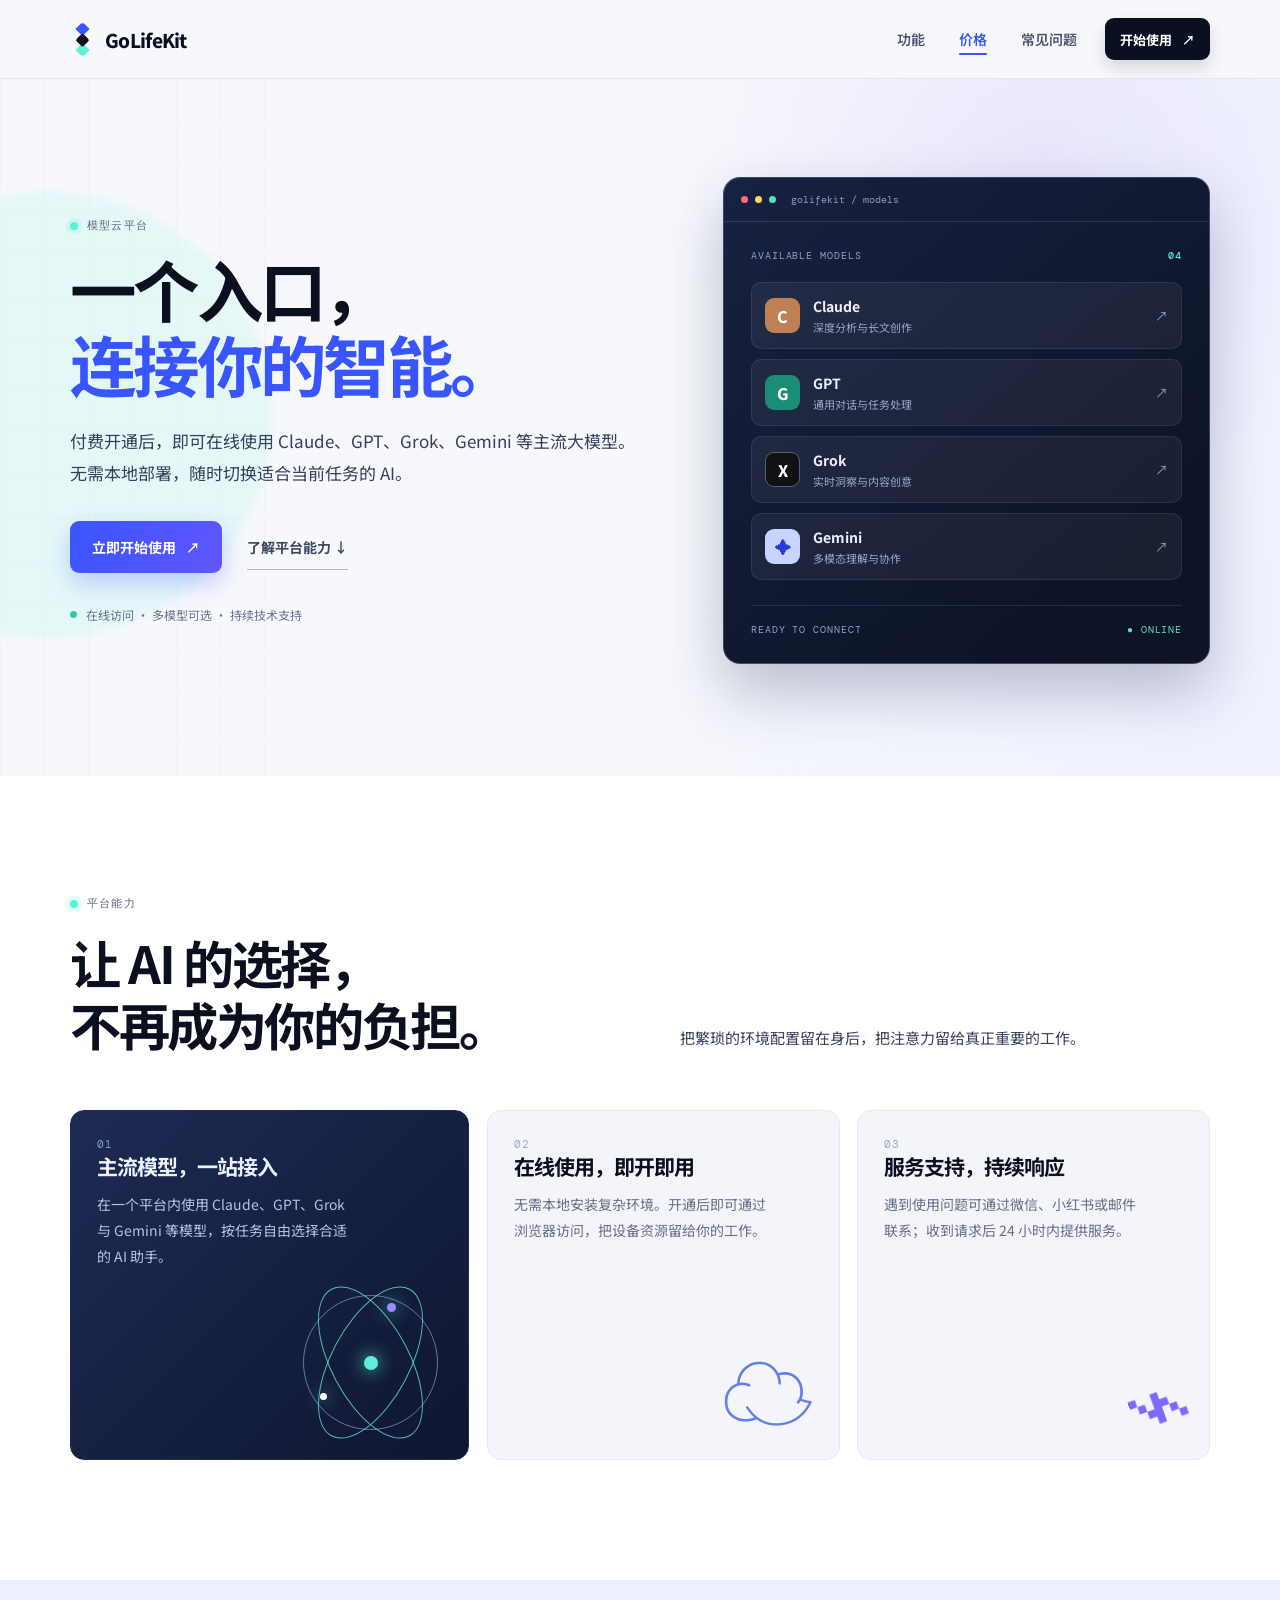
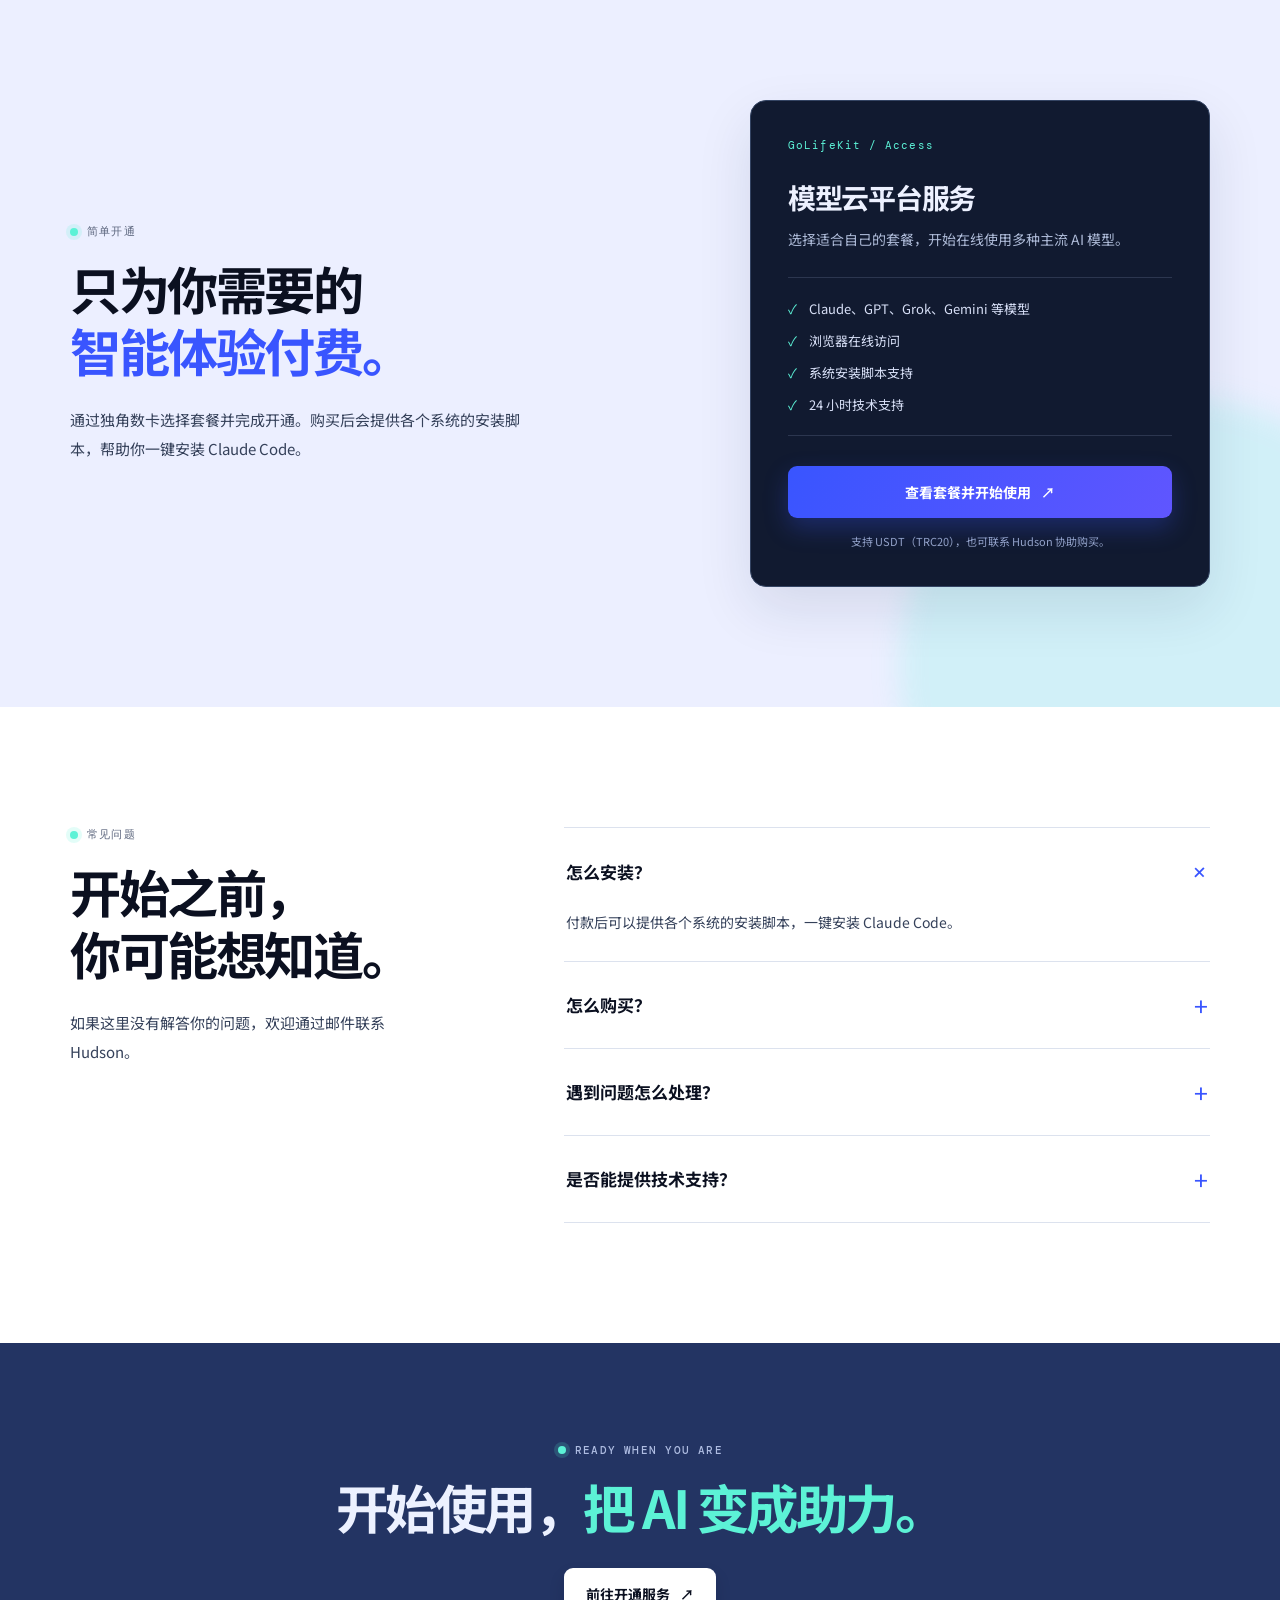
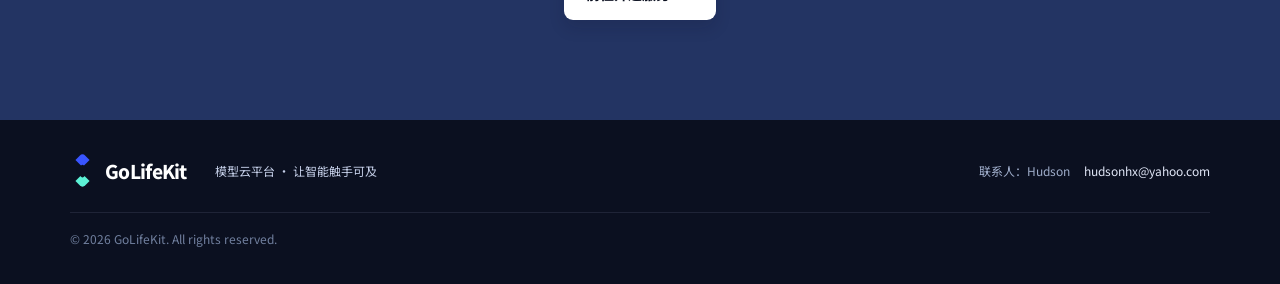
==== index.html @ 667afbfd "Add design polish: scroll reveal, micro-interactions, CTA sheen - Scroll-reveal animations with stag" ====
<!doctype html>
<html lang="zh-CN">
<head>
  <meta charset="UTF-8" />
  <meta name="viewport" content="width=device-width, initial-scale=1.0" />
  <meta name="description" content="GoLifeKit 模型云平台：一个入口，在线使用 Claude、GPT、Grok 与 Gemini 等主流大模型。" />
  <meta name="theme-color" content="#0b1020" />
  <title>GoLifeKit · 模型云平台</title>
  <link rel="icon" href="/favicon.ico" sizes="any" />
  <link rel="icon" type="image/svg+xml" href="/favicon.svg" />
  <link rel="apple-touch-icon" href="/apple-touch-icon.png" />
  <link rel="preconnect" href="https://fonts.googleapis.com" />
  <link rel="preconnect" href="https://fonts.gstatic.com" crossorigin />
  <link href="https://fonts.googleapis.com/css2?family=DM+Mono:wght@400;500&family=Noto+Sans+SC:wght@400;500;600;700;800&display=swap" rel="stylesheet" />
  <link rel="stylesheet" href="styles.css" />
</head>
<body>
  <a class="skip-link" href="#main">跳到主要内容</a>

  <header class="site-header">
    <div class="container nav-wrap">
      <a class="brand" href="#top" aria-label="GoLifeKit 首页">
        <span class="brand-mark" aria-hidden="true"><i></i><i></i><i></i></span>
        <span>GoLifeKit</span>
      </a>
      <nav class="nav" aria-label="主导航">
        <a href="#features">功能</a>
        <a href="#pricing">价格</a>
        <a href="#faq">常见问题</a>
      </nav>
      <a class="button button-small" href="https://shop-28c62905-6d8b-4cc0-cc666737c8c6.golifekit.com/buy/1" target="_blank" rel="noopener">开始使用 <span aria-hidden="true">↗</span></a>
    </div>
  </header>

  <main id="main">
    <section class="hero" id="top" aria-labelledby="hero-title">
      <div class="glow glow-one" aria-hidden="true"></div>
      <div class="glow glow-two" aria-hidden="true"></div>
      <div class="container hero-grid">
        <div class="hero-copy">
          <p class="eyebrow" data-reveal><span></span> 模型云平台</p>
          <h1 id="hero-title" data-reveal>一个入口，<br><em>连接你的智能。</em></h1>
          <p class="hero-description" data-reveal>付费开通后，即可在线使用 Claude、GPT、Grok、Gemini 等主流大模型。无需本地部署，随时切换适合当前任务的 AI。</p>
          <div class="hero-actions" data-reveal>
            <a class="button button-primary" href="https://shop-28c62905-6d8b-4cc0-cc666737c8c6.golifekit.com/buy/1" target="_blank" rel="noopener">立即开始使用 <span aria-hidden="true">↗</span></a>
            <a class="text-link" href="#features">了解平台能力 <span aria-hidden="true">↓</span></a>
          </div>
          <p class="hero-note" data-reveal><span class="status-dot" aria-hidden="true"></span> 在线访问 · 多模型可选 · 持续技术支持</p>
        </div>

        <div class="model-panel" aria-label="支持的模型" data-reveal>
          <div class="panel-topbar"><span></span><span></span><span></span><p>golifekit / models</p></div>
          <div class="panel-content">
            <div class="panel-label">AVAILABLE MODELS <b>04</b></div>
            <div class="model-list">
              <div class="model-item model-claude"><span class="model-icon">C</span><div><strong>Claude</strong><small>深度分析与长文创作</small></div><i>↗</i></div>
              <div class="model-item model-gpt"><span class="model-icon">G</span><div><strong>GPT</strong><small>通用对话与任务处理</small></div><i>↗</i></div>
              <div class="model-item model-grok"><span class="model-icon">X</span><div><strong>Grok</strong><small>实时洞察与内容创意</small></div><i>↗</i></div>
              <div class="model-item model-gemini"><span class="model-icon">✦</span><div><strong>Gemini</strong><small>多模态理解与协作</small></div><i>↗</i></div>
            </div>
            <div class="panel-footer"><span>READY TO CONNECT</span><span>● ONLINE</span></div>
          </div>
        </div>
      </div>
    </section>

    <section class="section features" id="features" aria-labelledby="features-title">
      <div class="container">
        <div class="section-heading">
          <p class="eyebrow" data-reveal><span></span> 平台能力</p>
          <h2 id="features-title" data-reveal>让 AI 的选择，<br>不再成为你的负担。</h2>
          <p data-reveal>把繁琐的环境配置留在身后，把注意力留给真正重要的工作。</p>
        </div>
        <div class="feature-grid">
          <article class="feature-card feature-card-large" data-reveal>
            <div class="feature-number">01</div>
            <div class="feature-symbol symbol-orbit" aria-hidden="true"><span></span><span></span><span></span></div>
            <h3>主流模型，一站接入</h3>
            <p>在一个平台内使用 Claude、GPT、Grok 与 Gemini 等模型，按任务自由选择合适的 AI 助手。</p>
          </article>
          <article class="feature-card" data-reveal>
            <div class="feature-number">02</div>
            <div class="feature-symbol symbol-cloud" aria-hidden="true">☁</div>
            <h3>在线使用，即开即用</h3>
            <p>无需本地安装复杂环境。开通后即可通过浏览器访问，把设备资源留给你的工作。</p>
          </article>
          <article class="feature-card" data-reveal>
            <div class="feature-number">03</div>
            <div class="feature-symbol symbol-support" aria-hidden="true">⌁</div>
            <h3>服务支持，持续响应</h3>
            <p>遇到使用问题可通过微信、小红书或邮件联系；收到请求后 24 小时内提供服务。</p>
          </article>
        </div>
      </div>
    </section>

    <section class="section pricing" id="pricing" aria-labelledby="pricing-title">
      <div class="container pricing-layout">
        <div class="pricing-intro">
          <p class="eyebrow" data-reveal><span></span> 简单开通</p>
          <h2 id="pricing-title" data-reveal>只为你需要的<br><em>智能体验付费。</em></h2>
          <p data-reveal>通过独角数卡选择套餐并完成开通。购买后会提供各个系统的安装脚本，帮助你一键安装 Claude Code。</p>
        </div>
        <article class="price-card" data-reveal>
          <p class="price-card-label">GoLifeKit / Access</p>
          <h3>模型云平台服务</h3>
          <p class="price-copy">选择适合自己的套餐，开始在线使用多种主流 AI 模型。</p>
          <ul class="price-list">
            <li><span>✓</span> Claude、GPT、Grok、Gemini 等模型</li>
            <li><span>✓</span> 浏览器在线访问</li>
            <li><span>✓</span> 系统安装脚本支持</li>
            <li><span>✓</span> 24 小时技术支持</li>
          </ul>
          <a class="button button-primary button-full" href="https://shop-28c62905-6d8b-4cc0-cc666737c8c6.golifekit.com/buy/1" target="_blank" rel="noopener">查看套餐并开始使用 <span aria-hidden="true">↗</span></a>
          <p class="payment-note">支持 USDT（TRC20），也可联系 Hudson 协助购买。</p>
        </article>
      </div>
    </section>

    <section class="section faq" id="faq" aria-labelledby="faq-title">
      <div class="container faq-layout">
        <div class="faq-intro">
          <p class="eyebrow" data-reveal><span></span> 常见问题</p>
          <h2 id="faq-title" data-reveal>开始之前，<br>你可能想知道。</h2>
          <p data-reveal>如果这里没有解答你的问题，欢迎通过邮件联系 Hudson。</p>
        </div>
        <div class="faq-list" data-reveal>
          <details open>
            <summary>怎么安装？<span aria-hidden="true">+</span></summary>
            <p>付款后可以提供各个系统的安装脚本，一键安装 Claude Code。</p>
          </details>
          <details>
            <summary>怎么购买？<span aria-hidden="true">+</span></summary>
            <p>可支持 USDT（TRC20）的方式购买，也可以通过微信或小红书私信联系购买。</p>
          </details>
          <details>
            <summary>遇到问题怎么处理？<span aria-hidden="true">+</span></summary>
            <p>可通过微信、小红书或邮件联系；收到请求后 24 小时内提供服务。</p>
          </details>
          <details>
            <summary>是否能提供技术支持？<span aria-hidden="true">+</span></summary>
            <p>可以，提供 24 小时技术支持。</p>
          </details>
        </div>
      </div>
    </section>

    <section class="closing-cta" aria-labelledby="closing-title">
      <div class="container closing-content">
        <p class="eyebrow" data-reveal><span></span> READY WHEN YOU ARE</p>
        <h2 id="closing-title" data-reveal>开始使用，<em>把 AI 变成助力。</em></h2>
        <a class="button button-light" data-reveal href="https://shop-28c62905-6d8b-4cc0-cc666737c8c6.golifekit.com/buy/1" target="_blank" rel="noopener">前往开通服务 <span aria-hidden="true">↗</span></a>
      </div>
    </section>
  </main>

  <footer class="site-footer">
    <div class="container footer-content">
      <a class="brand" href="#top" aria-label="回到页面顶部"><span class="brand-mark" aria-hidden="true"><i></i><i></i><i></i></span><span>GoLifeKit</span></a>
      <p>模型云平台 · 让智能触手可及</p>
      <div class="footer-contact"><span>联系人：Hudson</span><a href="mailto:hudsonhx@yahoo.com">hudsonhx@yahoo.com</a></div>
      <p class="copyright">© 2026 GoLifeKit. All rights reserved.</p>
    </div>
  </footer>
  <script src="script.js" defer></script>
</body>
</html>
---- styles.css ----
:root {
  --ink: #0b1020;
  --ink-soft: #35415a;
  --paper: #f7f8fc;
  --line: #dce2ee;
  --blue: #3955ff;
  --violet: #7556ff;
  --mint: #5cf2d6;
  --panel: #111a30;
  --shadow: 0 22px 55px rgba(20, 33, 75, .11);
}

* { box-sizing: border-box; }
html { scroll-behavior: smooth; }
body { margin: 0; min-width: 320px; color: var(--ink); background: var(--paper); font-family: "Noto Sans SC", "PingFang SC", "Microsoft YaHei", sans-serif; -webkit-font-smoothing: antialiased; }
a { color: inherit; text-decoration: none; }
button, a { -webkit-tap-highlight-color: transparent; }
.container { width: min(1140px, calc(100% - 48px)); margin: 0 auto; }
.skip-link { position: fixed; left: 16px; top: -48px; z-index: 20; padding: 10px 14px; color: #fff; background: var(--blue); border-radius: 8px; transition: top .2s; }
.skip-link:focus { top: 16px; }

.site-header { position: sticky; z-index: 10; top: 0; background: rgba(247, 248, 252, .88); border-bottom: 1px solid rgba(220, 226, 238, .75); backdrop-filter: blur(16px); }
.nav-wrap { min-height: 78px; display: flex; align-items: center; justify-content: space-between; gap: 28px; }
.brand { display: inline-flex; align-items: center; gap: 10px; font-size: 19px; font-weight: 800; letter-spacing: -.7px; white-space: nowrap; }
.brand-mark { display: flex; position: relative; width: 25px; height: 25px; transform: rotate(45deg); }
.brand-mark i { position: absolute; display: block; width: 10px; height: 10px; background: var(--blue); }
.brand-mark i:nth-child(1) { top: 0; left: 0; border-radius: 4px 0 0; }
.brand-mark i:nth-child(2) { right: 0; bottom: 0; background: var(--mint); border-radius: 0 0 4px; }
.brand-mark i:nth-child(3) { top: 7.5px; left: 7.5px; width: 10px; height: 10px; background: var(--ink); border-radius: 2px; }
.nav { display: flex; align-items: center; gap: 34px; margin-left: auto; }
.nav a { color: #4a546b; font-size: 14px; font-weight: 600; transition: color .2s; }
.nav a:hover { color: var(--blue); }
.button { position: relative; overflow: hidden; display: inline-flex; align-items: center; justify-content: center; gap: 10px; min-height: 52px; padding: 0 22px; border-radius: 9px; color: #fff; background: var(--ink); font-size: 14px; font-weight: 700; box-shadow: 0 8px 16px rgba(11, 16, 32, .14); transition: transform .2s, box-shadow .2s, background .2s; }
.button > span { transition: transform .25s ease; }
.button:hover { transform: translateY(-2px); box-shadow: 0 13px 20px rgba(11, 16, 32, .2); }
.button:hover > span[aria-hidden] { transform: translate(3px, -3px); }
.button:active { transform: translateY(0); }
.button-small { min-height: 42px; padding: 0 15px; font-size: 13px; }
.button-primary { background: linear-gradient(120deg, var(--blue), var(--violet)); background-size: 160% 100%; box-shadow: 0 10px 24px rgba(57, 85, 255, .28); }
.button-primary::after { content: ""; position: absolute; top: 0; left: -120%; width: 60%; height: 100%; background: linear-gradient(105deg, transparent, rgba(255,255,255,.42), transparent); transform: skewX(-18deg); transition: none; }
.button-primary:hover { background-position: 100% 0; box-shadow: 0 15px 30px rgba(57, 85, 255, .38); }
.button-primary:hover::after { animation: sheen .85s ease; }
@keyframes sheen { from { left: -120%; } to { left: 160%; } }
.button-light { color: var(--ink); background: #fff; }
.button-light:hover { background: #eff2ff; }
.button-full { width: 100%; }

.hero { position: relative; overflow: hidden; padding: 98px 0 112px; background: radial-gradient(circle at 81% 15%, rgba(117, 86, 255, .11), transparent 30%), linear-gradient(120deg, #f7f8fc 0%, #f7f8fc 57%, #eef1ff 100%); }
.hero::before { position: absolute; inset: 0; content: ""; background-image: linear-gradient(rgba(48, 73, 143, .055) 1px, transparent 1px), linear-gradient(90deg, rgba(48, 73, 143, .055) 1px, transparent 1px); background-size: 44px 44px; mask-image: linear-gradient(90deg, rgba(0,0,0,.45), transparent 75%); pointer-events: none; }
.glow { position: absolute; z-index: 0; border-radius: 50%; filter: blur(4px); opacity: .72; pointer-events: none; }
.glow-one { top: 16%; left: -11rem; width: 28rem; height: 28rem; background: rgba(92, 242, 214, .16); animation: drift 15s ease-in-out infinite; }
.glow-two { top: 32%; right: 18%; width: 18rem; height: 18rem; background: rgba(117, 86, 255, .14); animation: drift 19s ease-in-out infinite reverse; }
@keyframes drift { 0%, 100% { transform: translate(0, 0); } 50% { transform: translate(24px, -30px); } }
.hero-grid { position: relative; z-index: 1; display: grid; grid-template-columns: minmax(0, .93fr) minmax(420px, .78fr); align-items: center; gap: 72px; }
.eyebrow { display: flex; align-items: center; gap: 9px; margin: 0 0 18px; color: #59637b; font-family: "DM Mono", monospace; font-size: 11px; font-weight: 500; letter-spacing: .11em; text-transform: uppercase; }
.eyebrow span { width: 8px; height: 8px; background: var(--mint); border-radius: 50%; box-shadow: 0 0 0 4px rgba(92, 242, 214, .17); }
h1, h2, h3, p { margin-top: 0; }
h1 { max-width: 650px; margin-bottom: 25px; font-size: clamp(45px, 5.2vw, 76px); line-height: 1.12; letter-spacing: -3.7px; }
h1 em, h2 em { color: var(--blue); font-style: normal; }
.hero-description { max-width: 570px; margin-bottom: 32px; color: var(--ink-soft); font-size: 17px; line-height: 1.9; }
.hero-actions { display: flex; align-items: center; flex-wrap: wrap; gap: 25px; }
.text-link { padding: 12px 0; color: #3b4860; font-size: 14px; font-weight: 700; border-bottom: 1px solid #aeb9cd; transition: color .2s, border-color .2s; }
.text-link:hover { color: var(--blue); border-color: var(--blue); }
.hero-note { display: flex; align-items: center; gap: 9px; margin: 33px 0 0; color: #68738b; font-size: 12px; }
.status-dot { width: 7px; height: 7px; background: #36c9a8; border-radius: 50%; box-shadow: 0 0 0 0 rgba(54, 201, 168, .45); animation: pulse 2.4s ease-out infinite; }
@keyframes pulse { 0% { box-shadow: 0 0 0 0 rgba(54, 201, 168, .45); } 70% { box-shadow: 0 0 0 8px rgba(54, 201, 168, 0); } 100% { box-shadow: 0 0 0 0 rgba(54, 201, 168, 0); } }

.model-panel { position: relative; overflow: hidden; color: #ecf1ff; background: linear-gradient(140deg, #172241, #0d1427 80%); border: 1px solid rgba(164, 182, 255, .28); border-radius: 17px; box-shadow: 0 28px 60px rgba(25, 37, 81, .27); transform: rotate(1.2deg); animation: float 7s ease-in-out infinite; }
.model-panel::before { content: ""; position: absolute; inset: -1px; border-radius: 17px; padding: 1px; background: linear-gradient(140deg, rgba(92,242,214,.5), transparent 40%, transparent 70%, rgba(117,86,255,.5)); -webkit-mask: linear-gradient(#000 0 0) content-box, linear-gradient(#000 0 0); -webkit-mask-composite: xor; mask-composite: exclude; pointer-events: none; opacity: .7; }
@keyframes float { 0%, 100% { transform: rotate(1.2deg) translateY(0); } 50% { transform: rotate(1.2deg) translateY(-12px); } }
.panel-topbar { display: flex; align-items: center; gap: 7px; height: 44px; padding: 0 17px; border-bottom: 1px solid rgba(179, 196, 255, .15); }
.panel-topbar span { width: 7px; height: 7px; background: #ff6b77; border-radius: 50%; }
.panel-topbar span:nth-child(2) { background: #ffd46a; }.panel-topbar span:nth-child(3) { background: #5de0ba; }
.panel-topbar p { margin: 0 auto 0 8px; color: #8d9ac0; font: 10px "DM Mono", monospace; }
.panel-content { padding: 27px; }
.panel-label, .panel-footer { display: flex; justify-content: space-between; color: #93a1ca; font: 10px "DM Mono", monospace; letter-spacing: .09em; }.panel-label b { color: var(--mint); font-weight: 500; }
.model-list { display: grid; gap: 10px; margin: 20px 0 25px; }
.model-item { display: flex; align-items: center; gap: 13px; padding: 13px; background: rgba(255,255,255,.055); border: 1px solid rgba(188, 202, 255, .1); border-radius: 10px; transition: background .2s, transform .2s; }.model-item:hover { background: rgba(255,255,255,.1); transform: translateX(3px); }
.model-icon { display: grid; flex: 0 0 35px; width: 35px; height: 35px; place-items: center; color: #fff; background: #bf8056; border-radius: 9px; font-size: 16px; font-weight: 800; }.model-gpt .model-icon { background: #1b8d75; }.model-grok .model-icon { background: #111; border: 1px solid #516080; }.model-gemini .model-icon { color: #273cdb; background: #c9d3ff; }
.model-item div { min-width: 0; }.model-item strong { display: block; font-size: 14px; }.model-item small { display: block; overflow: hidden; margin-top: 3px; color: #9aa7c8; font-size: 11px; white-space: nowrap; text-overflow: ellipsis; }.model-item i { margin-left: auto; color: #8e9cbc; font-size: 13px; font-style: normal; }.panel-footer { padding-top: 17px; border-top: 1px solid rgba(179, 196, 255, .13); }.panel-footer span:last-child { color: #62e0bd; }

.section { padding: 120px 0; }.section-heading { display: grid; grid-template-columns: 1fr 1fr; gap: 20px 80px; margin-bottom: 54px; }.section-heading .eyebrow { grid-column: 1 / -1; margin: 0; }.section-heading h2, .pricing-intro h2, .faq-intro h2 { margin: 0; font-size: clamp(35px, 4vw, 52px); line-height: 1.22; letter-spacing: -2.4px; }.section-heading > p:last-child { align-self: end; max-width: 420px; margin: 0 0 3px; color: var(--ink-soft); font-size: 15px; line-height: 1.9; }
.features { background: #fff; }.feature-grid { display: grid; grid-template-columns: 1.13fr 1fr 1fr; gap: 18px; }.feature-card { position: relative; min-height: 350px; padding: 26px; overflow: hidden; background: #f3f5fa; border: 1px solid #e5e9f2; border-radius: 14px; }.feature-card-large { color: #ecf1ff; background: linear-gradient(135deg, #1d2b54, #0e1630); border-color: #1d2b54; }.feature-number { color: #9ba8c1; font: 11px "DM Mono", monospace; letter-spacing: .08em; }.feature-card-large .feature-number { color: #8598cf; }.feature-card h3 { position: relative; z-index: 1; margin: 0 0 11px; font-size: 21px; letter-spacing: -1px; }.feature-card p { position: relative; z-index: 1; max-width: 260px; margin: 0; color: #657089; font-size: 14px; line-height: 1.85; }.feature-card-large p { color: #b6c2e6; }.feature-symbol { position: absolute; right: 25px; bottom: 25px; }.symbol-cloud { color: #4566e8; font-size: 93px; line-height: 1; opacity: .82; }.symbol-support { right: 24px; bottom: 12px; color: #7d69ff; font-size: 124px; line-height: 1; transform: rotate(-20deg); }.symbol-orbit { right: 30px; bottom: 29px; width: 135px; height: 135px; border: 1px solid rgba(170, 190, 255, .55); border-radius: 50%; }.symbol-orbit::before, .symbol-orbit::after { position: absolute; inset: 27px -17px; content: ""; border: 1px solid rgba(105, 241, 214, .76); border-radius: 50%; transform: rotate(62deg); }.symbol-orbit::after { transform: rotate(-62deg); }.symbol-orbit span { position: absolute; z-index: 2; top: 60px; left: 60px; width: 14px; height: 14px; background: var(--mint); border-radius: 50%; box-shadow: 0 0 17px var(--mint); }.symbol-orbit span:nth-child(2) { top: 7px; left: 83px; width: 9px; height: 9px; background: #9c8bff; }.symbol-orbit span:nth-child(3) { top: 97px; left: 16px; width: 7px; height: 7px; background: #fff; }

.pricing { position: relative; overflow: hidden; background: #ecefff; }.pricing::after { position: absolute; right: -160px; bottom: -230px; width: 540px; height: 540px; content: ""; background: rgba(92, 242, 214, .18); border-radius: 50%; filter: blur(14px); }.pricing-layout { position: relative; z-index: 1; display: grid; grid-template-columns: 1fr minmax(340px, 460px); align-items: center; gap: 9vw; }.pricing-intro > p:not(.eyebrow), .faq-intro > p:not(.eyebrow) { max-width: 460px; margin: 24px 0 0; color: var(--ink-soft); font-size: 15px; line-height: 1.9; }.price-card { padding: 37px; color: #edf1ff; background: var(--panel); border: 1px solid #344463; border-radius: 16px; box-shadow: var(--shadow); }.price-card-label { margin-bottom: 25px; color: var(--mint); font: 11px "DM Mono", monospace; letter-spacing: .1em; }.price-card h3 { margin-bottom: 10px; font-size: 28px; letter-spacing: -1.3px; }.price-copy { margin-bottom: 25px; color: #aebbd8; font-size: 14px; line-height: 1.8; }.price-list { display: grid; gap: 13px; margin: 0 0 30px; padding: 21px 0; list-style: none; border-top: 1px solid rgba(203,215,255,.15); border-bottom: 1px solid rgba(203,215,255,.15); }.price-list li { color: #d8e0f7; font-size: 13px; }.price-list span { margin-right: 9px; color: var(--mint); }.payment-note { margin: 15px 0 0; color: #96a5c8; font-size: 11px; text-align: center; }

.faq { background: #fff; }.faq-layout { display: grid; grid-template-columns: .74fr 1.26fr; gap: 9vw; }.faq-list { border-top: 1px solid var(--line); }.faq-list details { border-bottom: 1px solid var(--line); }.faq-list summary { display: flex; align-items: center; justify-content: space-between; gap: 25px; padding: 25px 2px; list-style: none; cursor: pointer; font-size: 17px; font-weight: 700; }.faq-list summary::-webkit-details-marker { display: none; }.faq-list summary span { color: var(--blue); font-size: 25px; font-weight: 400; transition: transform .2s; }.faq-list details[open] summary span { transform: rotate(45deg); }.faq-list details p { max-width: 640px; margin: -5px 45px 25px 2px; color: var(--ink-soft); font-size: 14px; line-height: 1.9; }

.closing-cta { color: #ecf1ff; background: #233463; }.closing-content { display: flex; flex-direction: column; align-items: center; padding: 100px 24px; text-align: center; }.closing-content .eyebrow { color: #aebce1; }.closing-content h2 { margin: 0 0 30px; font-size: clamp(34px, 4.1vw, 56px); line-height: 1.2; letter-spacing: -2.6px; }.closing-content h2 em { color: var(--mint); }
.site-footer { color: #c6d0e9; background: #0b1020; }.footer-content { display: grid; grid-template-columns: auto 1fr auto; align-items: center; gap: 28px; padding: 37px 0; }.site-footer .brand { color: #fff; }.site-footer > .container > p { margin: 0; font-size: 12px; }.footer-contact { display: flex; align-items: center; justify-content: flex-end; gap: 14px; color: #9eacc9; font-size: 12px; }.footer-contact a { color: #e0e6f6; }.footer-contact a:hover { color: var(--mint); }.copyright { grid-column: 1 / -1; padding-top: 17px; color: #71809f; border-top: 1px solid rgba(203,215,255,.1); }

/* Scroll reveal */
[data-reveal] { opacity: 0; transform: translateY(26px); transition: opacity .7s cubic-bezier(.22,.61,.36,1), transform .7s cubic-bezier(.22,.61,.36,1); transition-delay: var(--reveal-delay, 0s); will-change: opacity, transform; }
[data-reveal].is-visible { opacity: 1; transform: none; }

/* Nav active link */
.nav a.is-active { color: var(--blue); }
.nav a { position: relative; }
.nav a::after { content: ""; position: absolute; left: 0; right: 100%; bottom: -6px; height: 2px; border-radius: 2px; background: var(--blue); transition: right .25s ease; }
.nav a:hover::after, .nav a.is-active::after { right: 0; }

/* Model item hover accent */
.model-item { position: relative; }
.model-item::before { content: ""; position: absolute; left: 0; top: 12px; bottom: 12px; width: 2px; border-radius: 2px; background: var(--mint); opacity: 0; transition: opacity .2s; }
.model-item:hover::before { opacity: 1; }

/* Feature card lift */
.feature-card { transition: transform .25s ease, box-shadow .25s ease, border-color .25s ease; }
.feature-card:not(.feature-card-large):hover { transform: translateY(-4px); border-color: #cdd6ea; box-shadow: 0 18px 40px rgba(20, 33, 75, .1); }

@media (prefers-reduced-motion: reduce) {
  *, *::before, *::after { animation: none !important; }
  html { scroll-behavior: auto; }
  [data-reveal] { opacity: 1; transform: none; transition: none; }
}

@media (max-width: 840px) { .hero { padding: 72px 0 82px; }.hero-grid, .pricing-layout, .faq-layout { grid-template-columns: 1fr; gap: 47px; }.model-panel { max-width: 550px; width: 100%; margin: 0 auto; }.section { padding: 84px 0; }.feature-grid { grid-template-columns: 1fr 1fr; }.feature-card-large { grid-column: 1 / -1; min-height: 310px; }.section-heading { grid-template-columns: 1fr; gap: 18px; }.section-heading > p:last-child { max-width: 560px; }.footer-content { grid-template-columns: 1fr auto; }.footer-content > p:not(.copyright) { display: none; }.footer-contact { grid-column: 2; grid-row: 1; }.copyright { grid-column: 1 / -1; } }
@media (max-width: 620px) { .container { width: min(100% - 34px, 540px); }.nav-wrap { min-height: 68px; flex-wrap: wrap; gap: 8px 12px; padding: 11px 0 8px; }.nav { display: flex; order: 3; width: 100%; justify-content: space-between; gap: 8px; margin: 2px 0 0; }.nav a { font-size: 12px; }.brand { font-size: 17px; }.brand-mark { width: 21px; height: 21px; }.brand-mark i { width: 8px; height: 8px; }.brand-mark i:nth-child(3) { top: 6.5px; left: 6.5px; width: 8px; height: 8px; }.button-small { min-height: 39px; padding: 0 11px; font-size: 12px; }.hero { padding-top: 62px; }.hero-grid { gap: 52px; }h1 { font-size: clamp(42px, 12vw, 58px); letter-spacing: -2.8px; }.hero-description { font-size: 15px; line-height: 1.85; }.hero-actions { align-items: flex-start; gap: 18px; flex-direction: column; }.button { min-height: 50px; }.model-panel { transform: none; }.panel-content { padding: 20px; }.section { padding: 72px 0; }.section-heading h2, .pricing-intro h2, .faq-intro h2 { font-size: 35px; letter-spacing: -1.8px; }.feature-grid { grid-template-columns: 1fr; }.feature-card, .feature-card-large { min-height: 265px; }.price-card { padding: 27px 22px; }.faq-list summary { padding: 21px 0; font-size: 16px; }.closing-content { padding: 77px 0; }.footer-content { grid-template-columns: 1fr; gap: 18px; padding: 29px 0; }.footer-contact { grid-column: 1; grid-row: auto; flex-direction: column; align-items: flex-start; gap: 4px; }.copyright { padding-top: 16px; } }
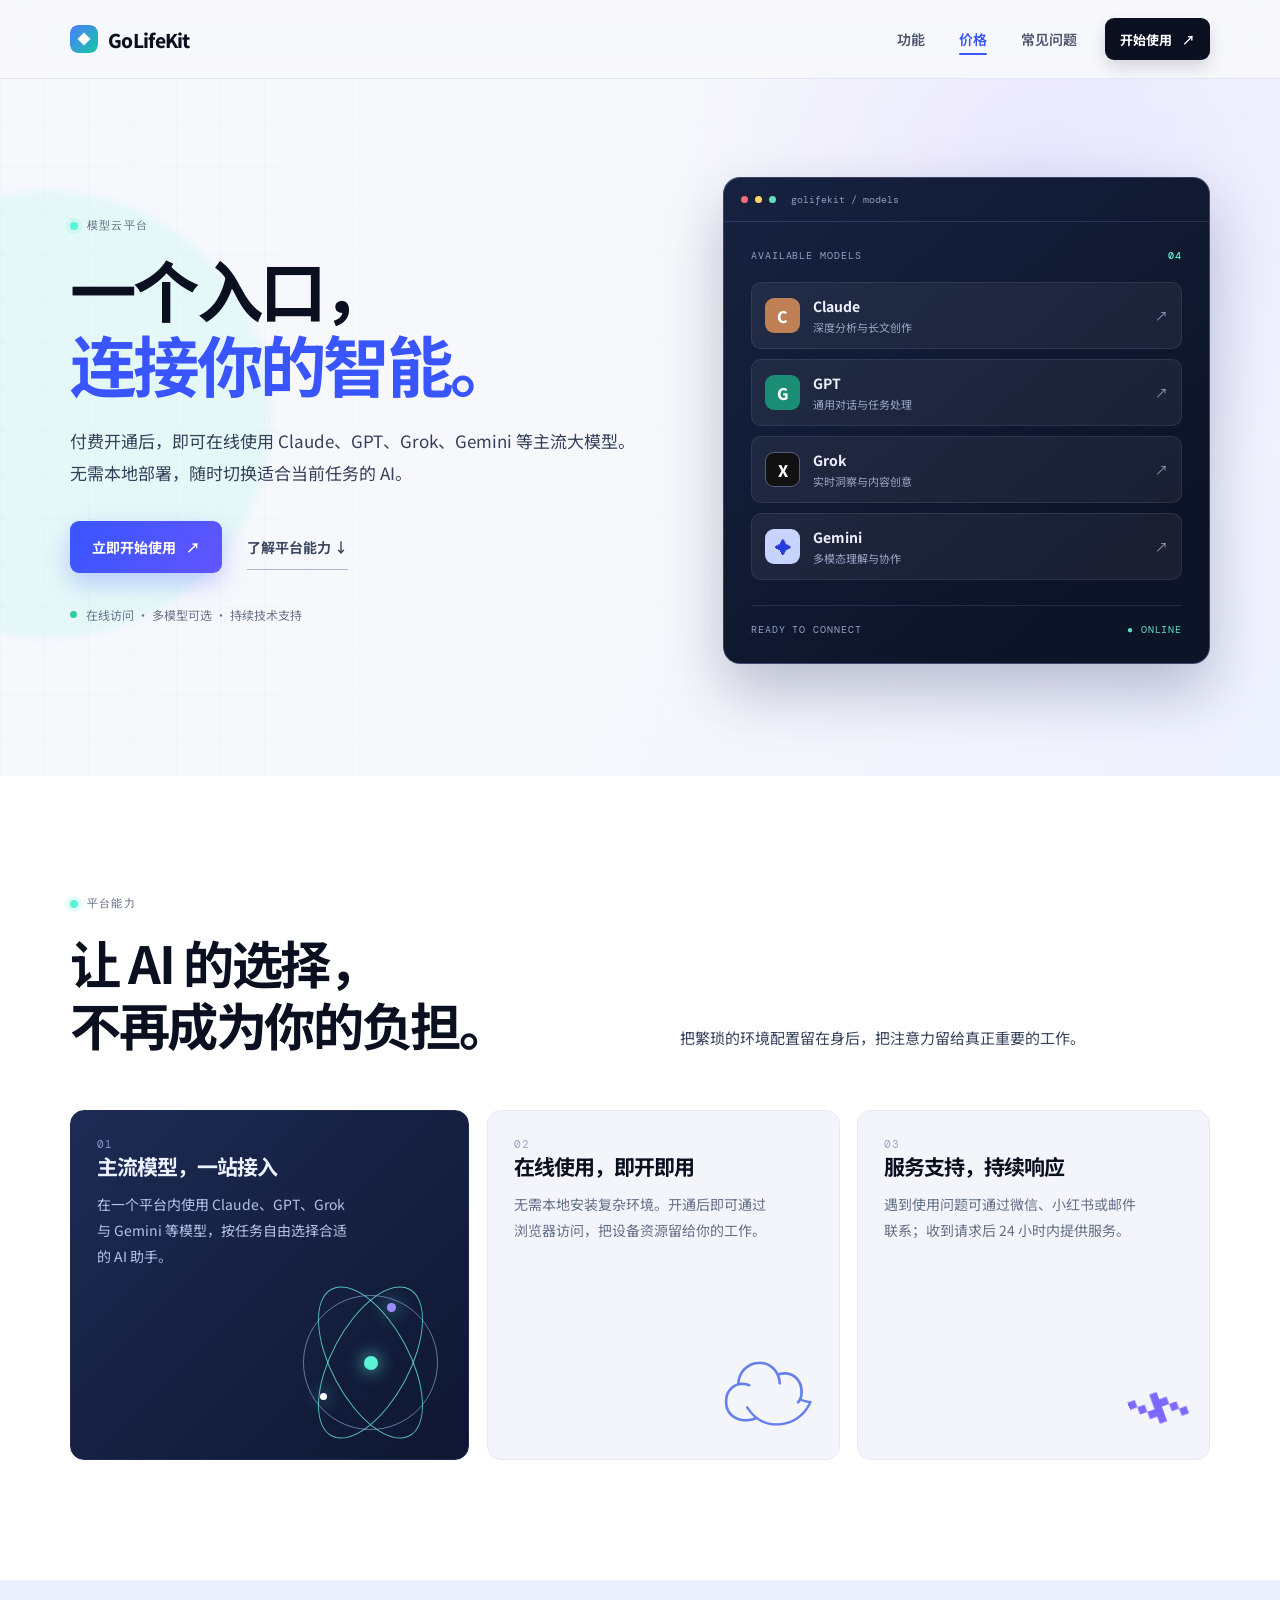
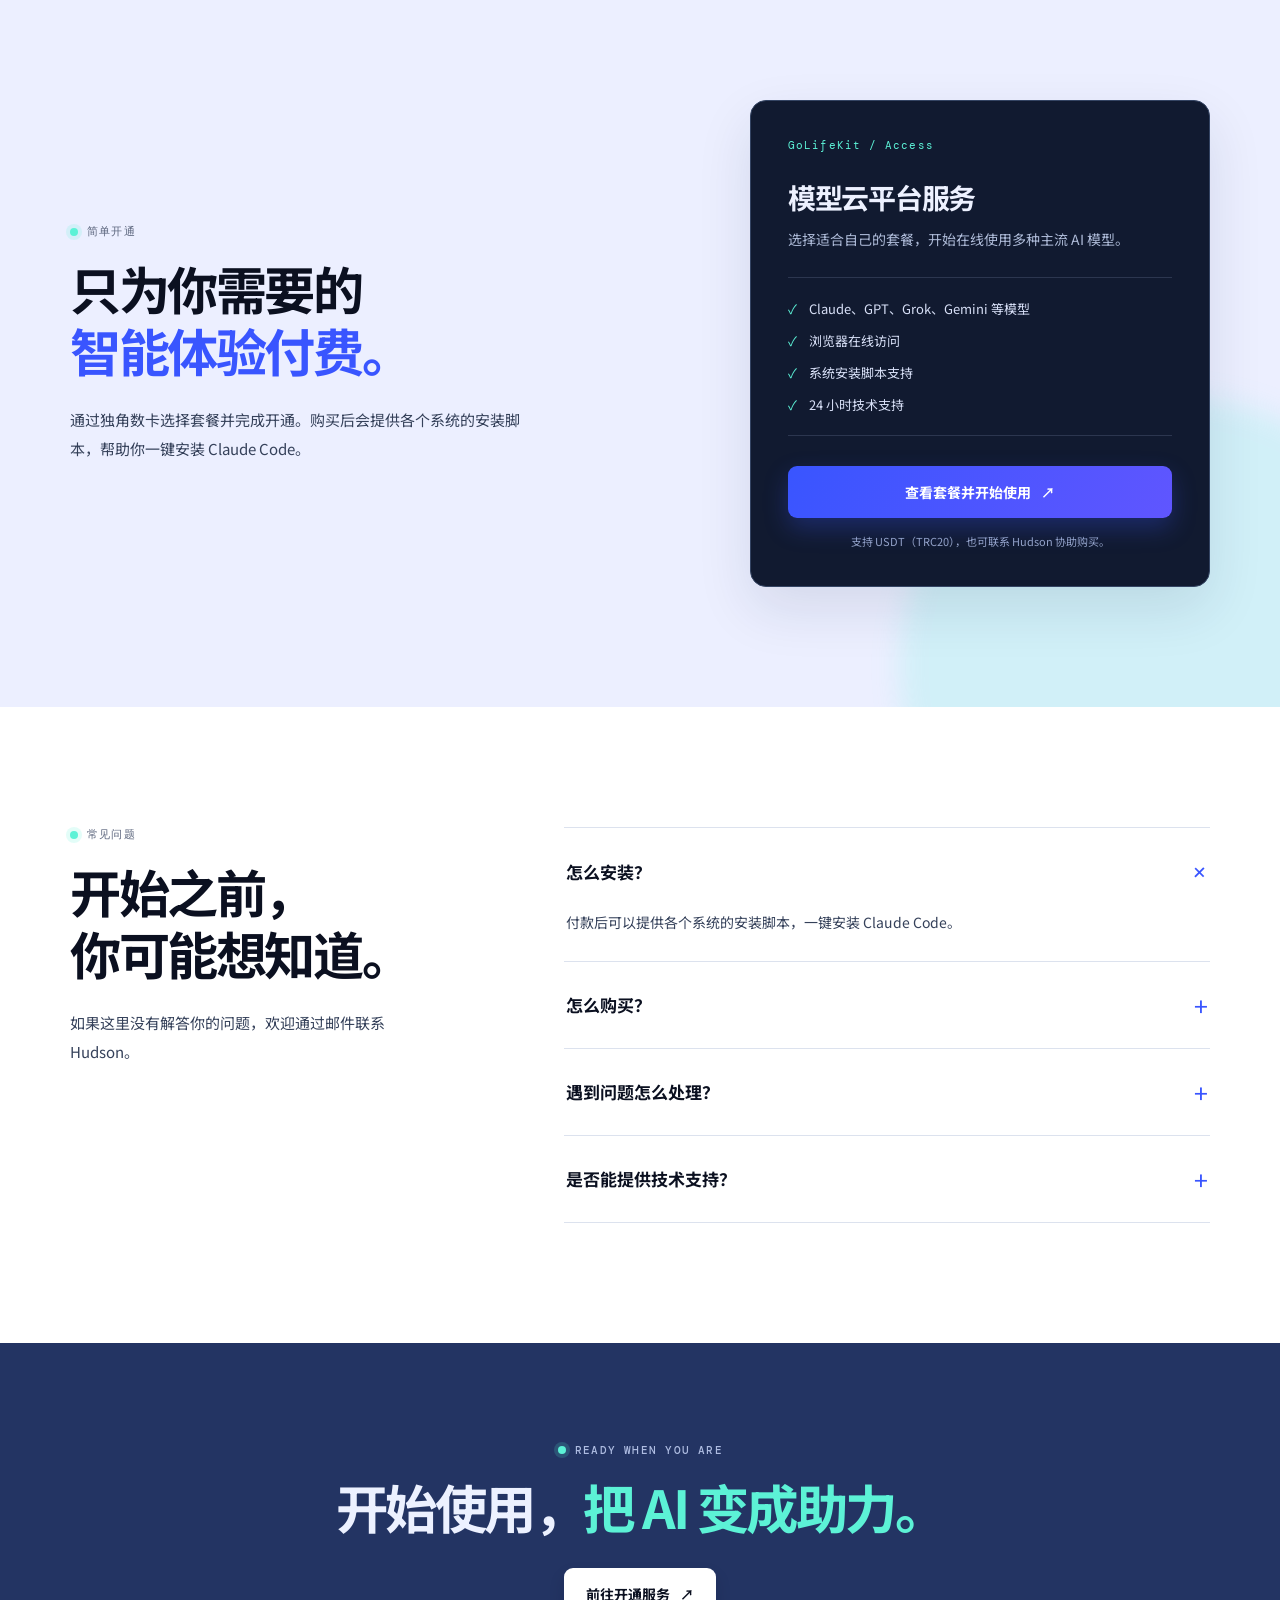
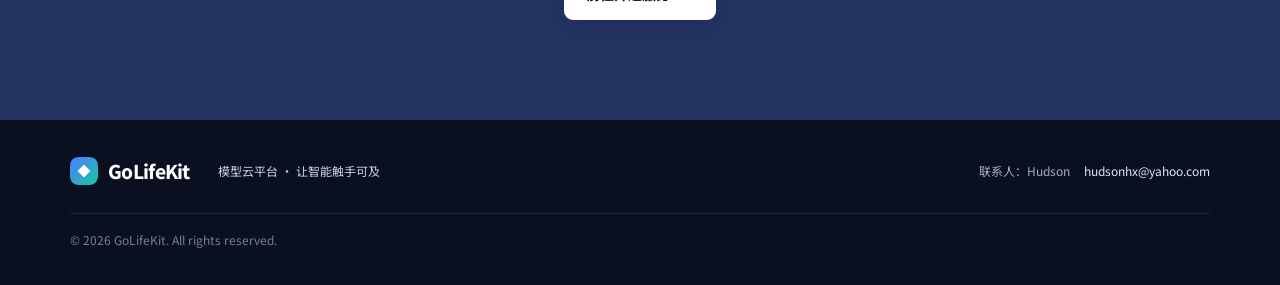
==== commit f2d5663d: "Use favicon.svg as unified site logo in header and footer Replace CSS-drawn brand-mark squares with " ====
--- a/index.html
+++ b/index.html
@@ -20,7 +20,7 @@
   <header class="site-header">
     <div class="container nav-wrap">
       <a class="brand" href="#top" aria-label="GoLifeKit 首页">
-        <span class="brand-mark" aria-hidden="true"><i></i><i></i><i></i></span>
+        <img class="brand-mark" src="favicon.svg" alt="" width="28" height="28" aria-hidden="true" />
         <span>GoLifeKit</span>
       </a>
       <nav class="nav" aria-label="主导航">
@@ -156,7 +156,7 @@
 
   <footer class="site-footer">
     <div class="container footer-content">
-      <a class="brand" href="#top" aria-label="回到页面顶部"><span class="brand-mark" aria-hidden="true"><i></i><i></i><i></i></span><span>GoLifeKit</span></a>
+      <a class="brand" href="#top" aria-label="回到页面顶部"><img class="brand-mark" src="favicon.svg" alt="" width="28" height="28" aria-hidden="true" /><span>GoLifeKit</span></a>
       <p>模型云平台 · 让智能触手可及</p>
       <div class="footer-contact"><span>联系人：Hudson</span><a href="mailto:hudsonhx@yahoo.com">hudsonhx@yahoo.com</a></div>
       <p class="copyright">© 2026 GoLifeKit. All rights reserved.</p>
--- a/styles.css
+++ b/styles.css
@@ -22,11 +22,7 @@
 .site-header { position: sticky; z-index: 10; top: 0; background: rgba(247, 248, 252, .88); border-bottom: 1px solid rgba(220, 226, 238, .75); backdrop-filter: blur(16px); }
 .nav-wrap { min-height: 78px; display: flex; align-items: center; justify-content: space-between; gap: 28px; }
 .brand { display: inline-flex; align-items: center; gap: 10px; font-size: 19px; font-weight: 800; letter-spacing: -.7px; white-space: nowrap; }
-.brand-mark { display: flex; position: relative; width: 25px; height: 25px; transform: rotate(45deg); }
-.brand-mark i { position: absolute; display: block; width: 10px; height: 10px; background: var(--blue); }
-.brand-mark i:nth-child(1) { top: 0; left: 0; border-radius: 4px 0 0; }
-.brand-mark i:nth-child(2) { right: 0; bottom: 0; background: var(--mint); border-radius: 0 0 4px; }
-.brand-mark i:nth-child(3) { top: 7.5px; left: 7.5px; width: 10px; height: 10px; background: var(--ink); border-radius: 2px; }
+.brand-mark { display: block; width: 28px; height: 28px; border-radius: 8px; }
 .nav { display: flex; align-items: center; gap: 34px; margin-left: auto; }
 .nav a { color: #4a546b; font-size: 14px; font-weight: 600; transition: color .2s; }
 .nav a:hover { color: var(--blue); }
@@ -115,4 +111,4 @@
 }
 
 @media (max-width: 840px) { .hero { padding: 72px 0 82px; }.hero-grid, .pricing-layout, .faq-layout { grid-template-columns: 1fr; gap: 47px; }.model-panel { max-width: 550px; width: 100%; margin: 0 auto; }.section { padding: 84px 0; }.feature-grid { grid-template-columns: 1fr 1fr; }.feature-card-large { grid-column: 1 / -1; min-height: 310px; }.section-heading { grid-template-columns: 1fr; gap: 18px; }.section-heading > p:last-child { max-width: 560px; }.footer-content { grid-template-columns: 1fr auto; }.footer-content > p:not(.copyright) { display: none; }.footer-contact { grid-column: 2; grid-row: 1; }.copyright { grid-column: 1 / -1; } }
-@media (max-width: 620px) { .container { width: min(100% - 34px, 540px); }.nav-wrap { min-height: 68px; flex-wrap: wrap; gap: 8px 12px; padding: 11px 0 8px; }.nav { display: flex; order: 3; width: 100%; justify-content: space-between; gap: 8px; margin: 2px 0 0; }.nav a { font-size: 12px; }.brand { font-size: 17px; }.brand-mark { width: 21px; height: 21px; }.brand-mark i { width: 8px; height: 8px; }.brand-mark i:nth-child(3) { top: 6.5px; left: 6.5px; width: 8px; height: 8px; }.button-small { min-height: 39px; padding: 0 11px; font-size: 12px; }.hero { padding-top: 62px; }.hero-grid { gap: 52px; }h1 { font-size: clamp(42px, 12vw, 58px); letter-spacing: -2.8px; }.hero-description { font-size: 15px; line-height: 1.85; }.hero-actions { align-items: flex-start; gap: 18px; flex-direction: column; }.button { min-height: 50px; }.model-panel { transform: none; }.panel-content { padding: 20px; }.section { padding: 72px 0; }.section-heading h2, .pricing-intro h2, .faq-intro h2 { font-size: 35px; letter-spacing: -1.8px; }.feature-grid { grid-template-columns: 1fr; }.feature-card, .feature-card-large { min-height: 265px; }.price-card { padding: 27px 22px; }.faq-list summary { padding: 21px 0; font-size: 16px; }.closing-content { padding: 77px 0; }.footer-content { grid-template-columns: 1fr; gap: 18px; padding: 29px 0; }.footer-contact { grid-column: 1; grid-row: auto; flex-direction: column; align-items: flex-start; gap: 4px; }.copyright { padding-top: 16px; } }
+@media (max-width: 620px) { .container { width: min(100% - 34px, 540px); }.nav-wrap { min-height: 68px; flex-wrap: wrap; gap: 8px 12px; padding: 11px 0 8px; }.nav { display: flex; order: 3; width: 100%; justify-content: space-between; gap: 8px; margin: 2px 0 0; }.nav a { font-size: 12px; }.brand { font-size: 17px; }.brand-mark { width: 24px; height: 24px; }.button-small { min-height: 39px; padding: 0 11px; font-size: 12px; }.hero { padding-top: 62px; }.hero-grid { gap: 52px; }h1 { font-size: clamp(42px, 12vw, 58px); letter-spacing: -2.8px; }.hero-description { font-size: 15px; line-height: 1.85; }.hero-actions { align-items: flex-start; gap: 18px; flex-direction: column; }.button { min-height: 50px; }.model-panel { transform: none; }.panel-content { padding: 20px; }.section { padding: 72px 0; }.section-heading h2, .pricing-intro h2, .faq-intro h2 { font-size: 35px; letter-spacing: -1.8px; }.feature-grid { grid-template-columns: 1fr; }.feature-card, .feature-card-large { min-height: 265px; }.price-card { padding: 27px 22px; }.faq-list summary { padding: 21px 0; font-size: 16px; }.closing-content { padding: 77px 0; }.footer-content { grid-template-columns: 1fr; gap: 18px; padding: 29px 0; }.footer-contact { grid-column: 1; grid-row: auto; flex-direction: column; align-items: flex-start; gap: 4px; }.copyright { padding-top: 16px; } }
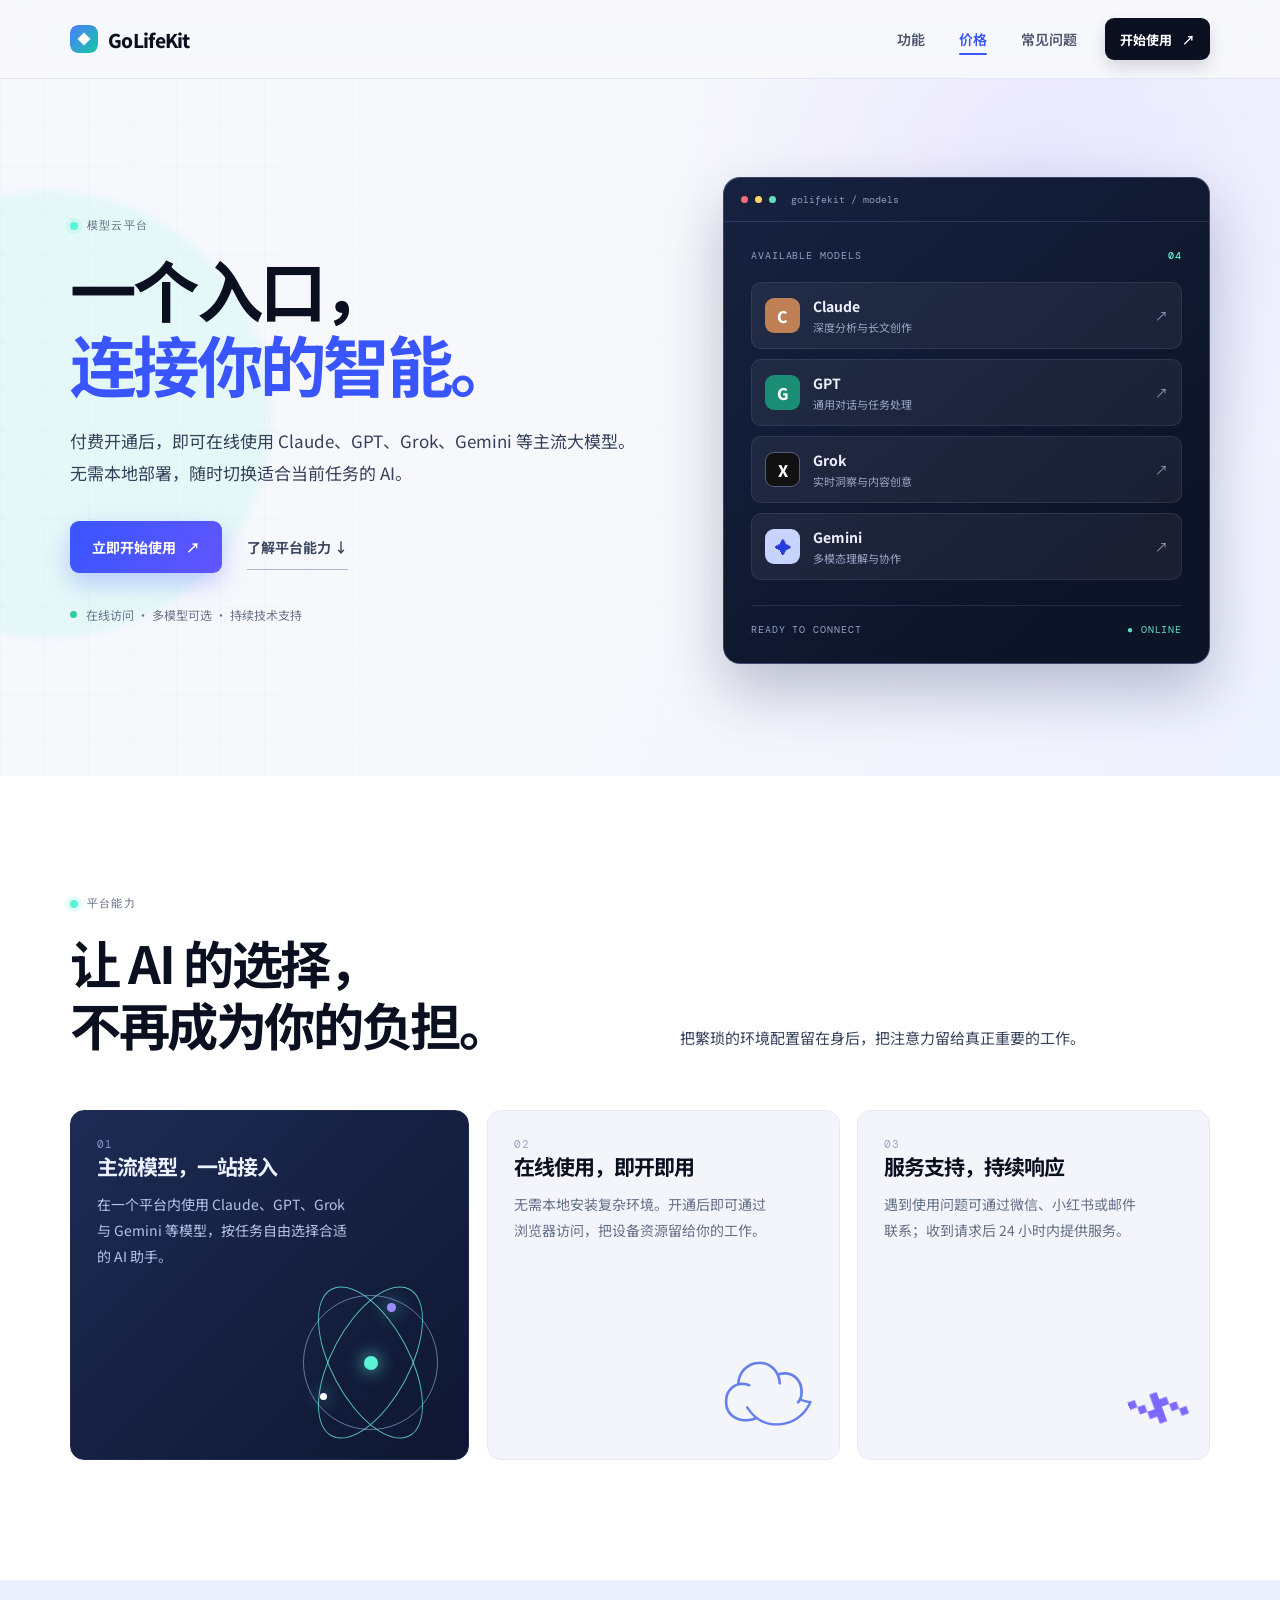
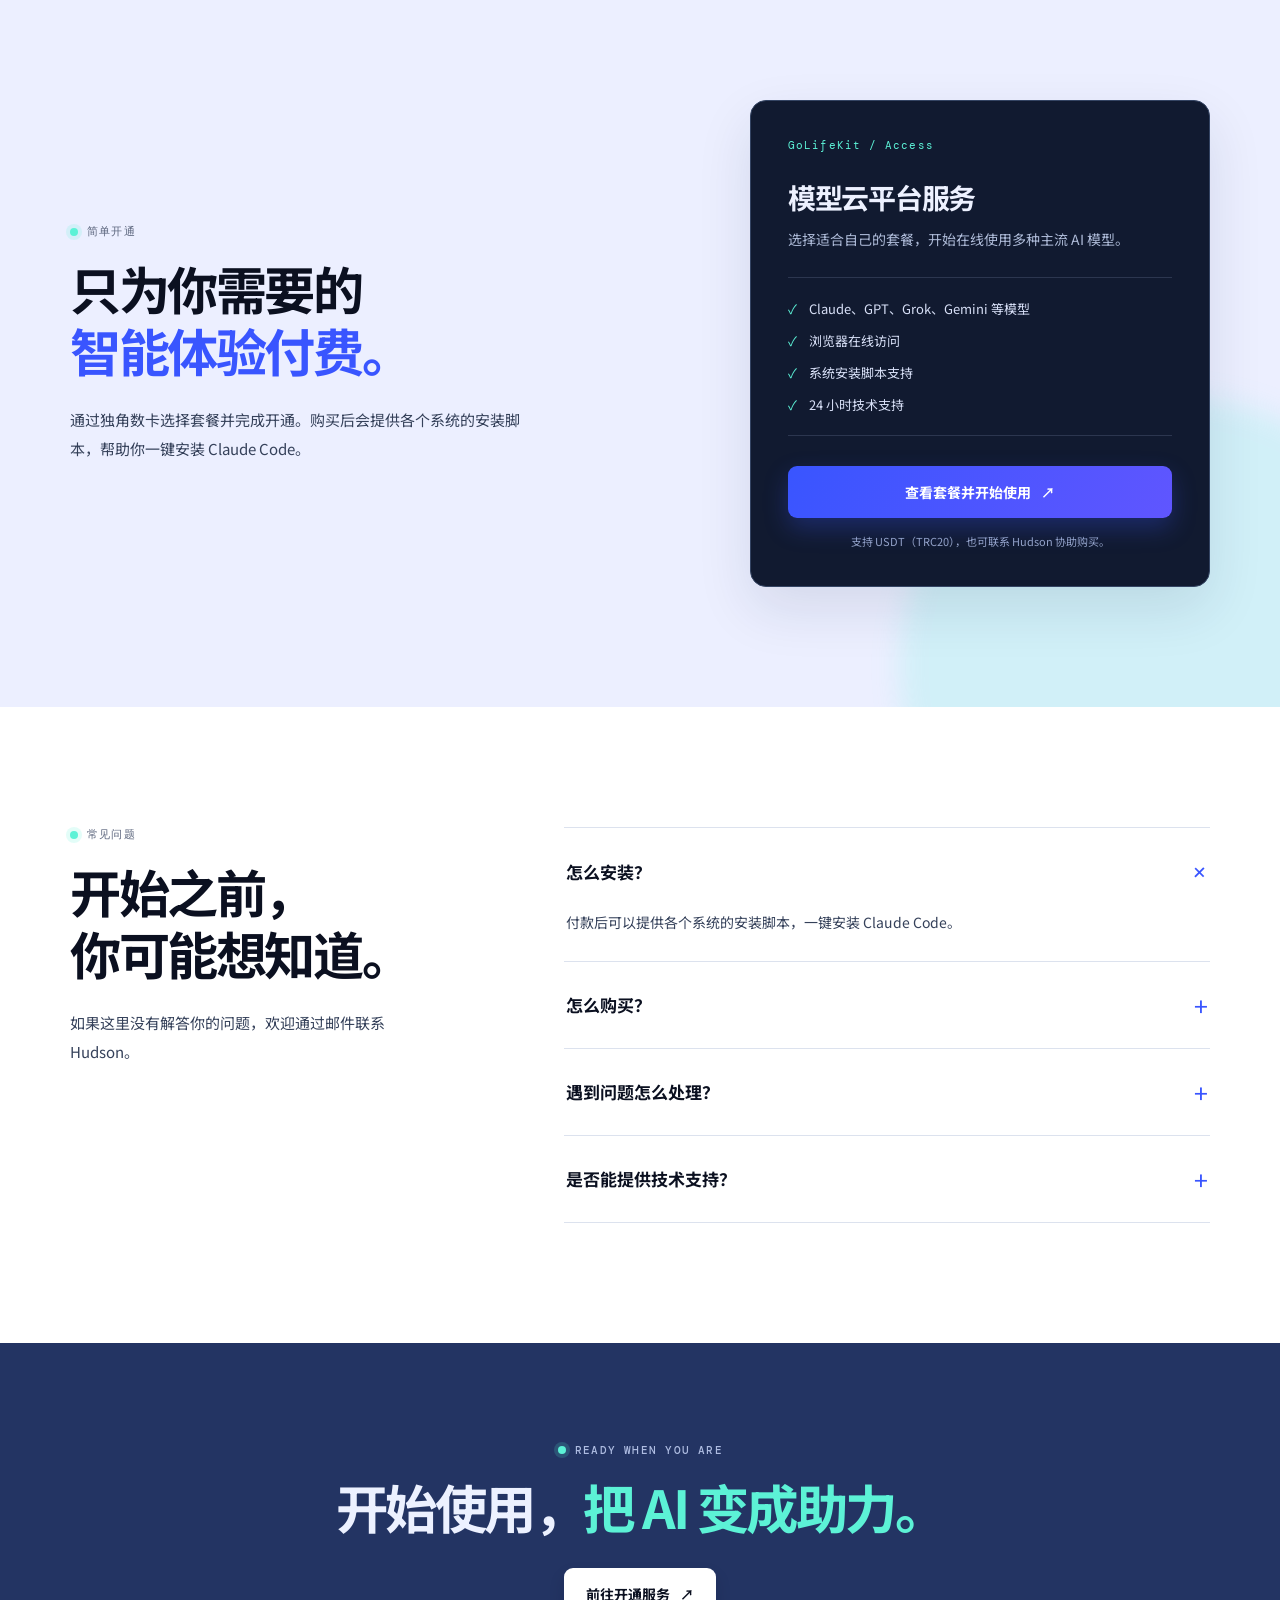
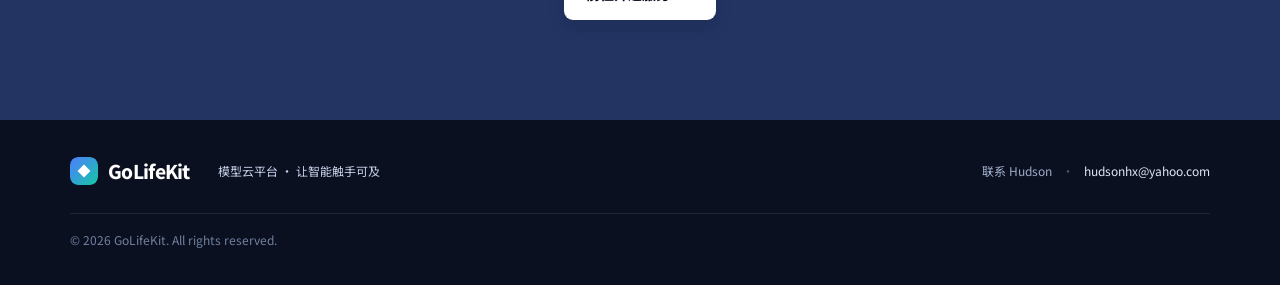
==== commit cea6fb7b: "Tidy footer contact into one cohesive line Merge the separate name block and email into a single "联系" ====
--- a/index.html
+++ b/index.html
@@ -158,7 +158,7 @@
     <div class="container footer-content">
       <a class="brand" href="#top" aria-label="回到页面顶部"><img class="brand-mark" src="favicon.svg" alt="" width="28" height="28" aria-hidden="true" /><span>GoLifeKit</span></a>
       <p>模型云平台 · 让智能触手可及</p>
-      <div class="footer-contact"><span>联系人：Hudson</span><a href="mailto:hudsonhx@yahoo.com">hudsonhx@yahoo.com</a></div>
+      <div class="footer-contact"><span>联系 Hudson</span><span class="dot" aria-hidden="true">·</span><a href="mailto:hudsonhx@yahoo.com">hudsonhx@yahoo.com</a></div>
       <p class="copyright">© 2026 GoLifeKit. All rights reserved.</p>
     </div>
   </footer>
--- a/styles.css
+++ b/styles.css
@@ -83,7 +83,7 @@
 .faq { background: #fff; }.faq-layout { display: grid; grid-template-columns: .74fr 1.26fr; gap: 9vw; }.faq-list { border-top: 1px solid var(--line); }.faq-list details { border-bottom: 1px solid var(--line); }.faq-list summary { display: flex; align-items: center; justify-content: space-between; gap: 25px; padding: 25px 2px; list-style: none; cursor: pointer; font-size: 17px; font-weight: 700; }.faq-list summary::-webkit-details-marker { display: none; }.faq-list summary span { color: var(--blue); font-size: 25px; font-weight: 400; transition: transform .2s; }.faq-list details[open] summary span { transform: rotate(45deg); }.faq-list details p { max-width: 640px; margin: -5px 45px 25px 2px; color: var(--ink-soft); font-size: 14px; line-height: 1.9; }
 
 .closing-cta { color: #ecf1ff; background: #233463; }.closing-content { display: flex; flex-direction: column; align-items: center; padding: 100px 24px; text-align: center; }.closing-content .eyebrow { color: #aebce1; }.closing-content h2 { margin: 0 0 30px; font-size: clamp(34px, 4.1vw, 56px); line-height: 1.2; letter-spacing: -2.6px; }.closing-content h2 em { color: var(--mint); }
-.site-footer { color: #c6d0e9; background: #0b1020; }.footer-content { display: grid; grid-template-columns: auto 1fr auto; align-items: center; gap: 28px; padding: 37px 0; }.site-footer .brand { color: #fff; }.site-footer > .container > p { margin: 0; font-size: 12px; }.footer-contact { display: flex; align-items: center; justify-content: flex-end; gap: 14px; color: #9eacc9; font-size: 12px; }.footer-contact a { color: #e0e6f6; }.footer-contact a:hover { color: var(--mint); }.copyright { grid-column: 1 / -1; padding-top: 17px; color: #71809f; border-top: 1px solid rgba(203,215,255,.1); }
+.site-footer { color: #c6d0e9; background: #0b1020; }.footer-content { display: grid; grid-template-columns: auto 1fr auto; align-items: center; gap: 28px; padding: 37px 0; }.site-footer .brand { color: #fff; }.site-footer > .container > p { margin: 0; font-size: 12px; }.footer-contact { display: flex; align-items: center; justify-content: flex-end; gap: 10px; color: #9eacc9; font-size: 12px; }.footer-contact .dot { color: #4a577a; }.footer-contact a { color: #e0e6f6; }.footer-contact a:hover { color: var(--mint); }.copyright { grid-column: 1 / -1; padding-top: 17px; color: #71809f; border-top: 1px solid rgba(203,215,255,.1); }
 
 /* Scroll reveal */
 [data-reveal] { opacity: 0; transform: translateY(26px); transition: opacity .7s cubic-bezier(.22,.61,.36,1), transform .7s cubic-bezier(.22,.61,.36,1); transition-delay: var(--reveal-delay, 0s); will-change: opacity, transform; }
@@ -111,4 +111,4 @@
 }
 
 @media (max-width: 840px) { .hero { padding: 72px 0 82px; }.hero-grid, .pricing-layout, .faq-layout { grid-template-columns: 1fr; gap: 47px; }.model-panel { max-width: 550px; width: 100%; margin: 0 auto; }.section { padding: 84px 0; }.feature-grid { grid-template-columns: 1fr 1fr; }.feature-card-large { grid-column: 1 / -1; min-height: 310px; }.section-heading { grid-template-columns: 1fr; gap: 18px; }.section-heading > p:last-child { max-width: 560px; }.footer-content { grid-template-columns: 1fr auto; }.footer-content > p:not(.copyright) { display: none; }.footer-contact { grid-column: 2; grid-row: 1; }.copyright { grid-column: 1 / -1; } }
-@media (max-width: 620px) { .container { width: min(100% - 34px, 540px); }.nav-wrap { min-height: 68px; flex-wrap: wrap; gap: 8px 12px; padding: 11px 0 8px; }.nav { display: flex; order: 3; width: 100%; justify-content: space-between; gap: 8px; margin: 2px 0 0; }.nav a { font-size: 12px; }.brand { font-size: 17px; }.brand-mark { width: 24px; height: 24px; }.button-small { min-height: 39px; padding: 0 11px; font-size: 12px; }.hero { padding-top: 62px; }.hero-grid { gap: 52px; }h1 { font-size: clamp(42px, 12vw, 58px); letter-spacing: -2.8px; }.hero-description { font-size: 15px; line-height: 1.85; }.hero-actions { align-items: flex-start; gap: 18px; flex-direction: column; }.button { min-height: 50px; }.model-panel { transform: none; }.panel-content { padding: 20px; }.section { padding: 72px 0; }.section-heading h2, .pricing-intro h2, .faq-intro h2 { font-size: 35px; letter-spacing: -1.8px; }.feature-grid { grid-template-columns: 1fr; }.feature-card, .feature-card-large { min-height: 265px; }.price-card { padding: 27px 22px; }.faq-list summary { padding: 21px 0; font-size: 16px; }.closing-content { padding: 77px 0; }.footer-content { grid-template-columns: 1fr; gap: 18px; padding: 29px 0; }.footer-contact { grid-column: 1; grid-row: auto; flex-direction: column; align-items: flex-start; gap: 4px; }.copyright { padding-top: 16px; } }
+@media (max-width: 620px) { .container { width: min(100% - 34px, 540px); }.nav-wrap { min-height: 68px; flex-wrap: wrap; gap: 8px 12px; padding: 11px 0 8px; }.nav { display: flex; order: 3; width: 100%; justify-content: space-between; gap: 8px; margin: 2px 0 0; }.nav a { font-size: 12px; }.brand { font-size: 17px; }.brand-mark { width: 24px; height: 24px; }.button-small { min-height: 39px; padding: 0 11px; font-size: 12px; }.hero { padding-top: 62px; }.hero-grid { gap: 52px; }h1 { font-size: clamp(42px, 12vw, 58px); letter-spacing: -2.8px; }.hero-description { font-size: 15px; line-height: 1.85; }.hero-actions { align-items: flex-start; gap: 18px; flex-direction: column; }.button { min-height: 50px; }.model-panel { transform: none; }.panel-content { padding: 20px; }.section { padding: 72px 0; }.section-heading h2, .pricing-intro h2, .faq-intro h2 { font-size: 35px; letter-spacing: -1.8px; }.feature-grid { grid-template-columns: 1fr; }.feature-card, .feature-card-large { min-height: 265px; }.price-card { padding: 27px 22px; }.faq-list summary { padding: 21px 0; font-size: 16px; }.closing-content { padding: 77px 0; }.footer-content { grid-template-columns: 1fr; gap: 18px; padding: 29px 0; }.footer-contact { grid-column: 1; grid-row: auto; flex-direction: column; align-items: flex-start; gap: 4px; }.footer-contact .dot { display: none; }.copyright { padding-top: 16px; } }
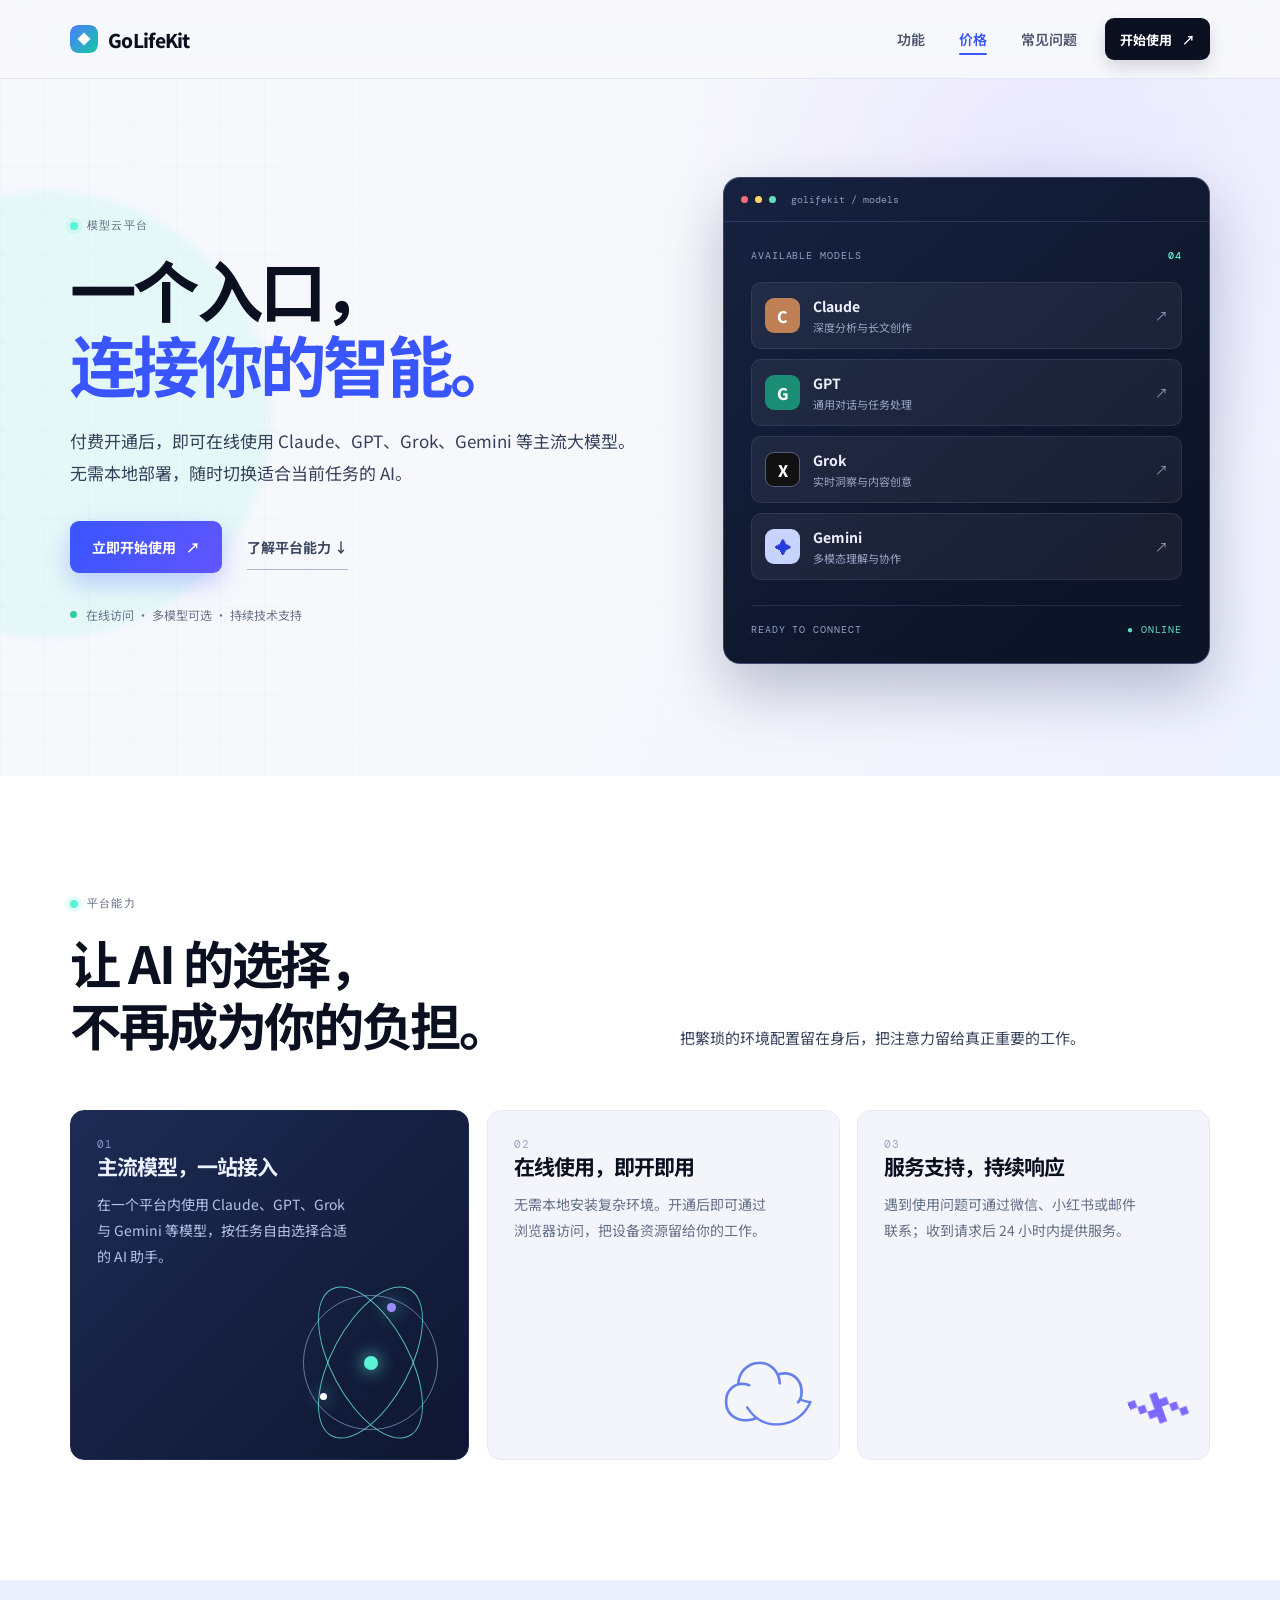
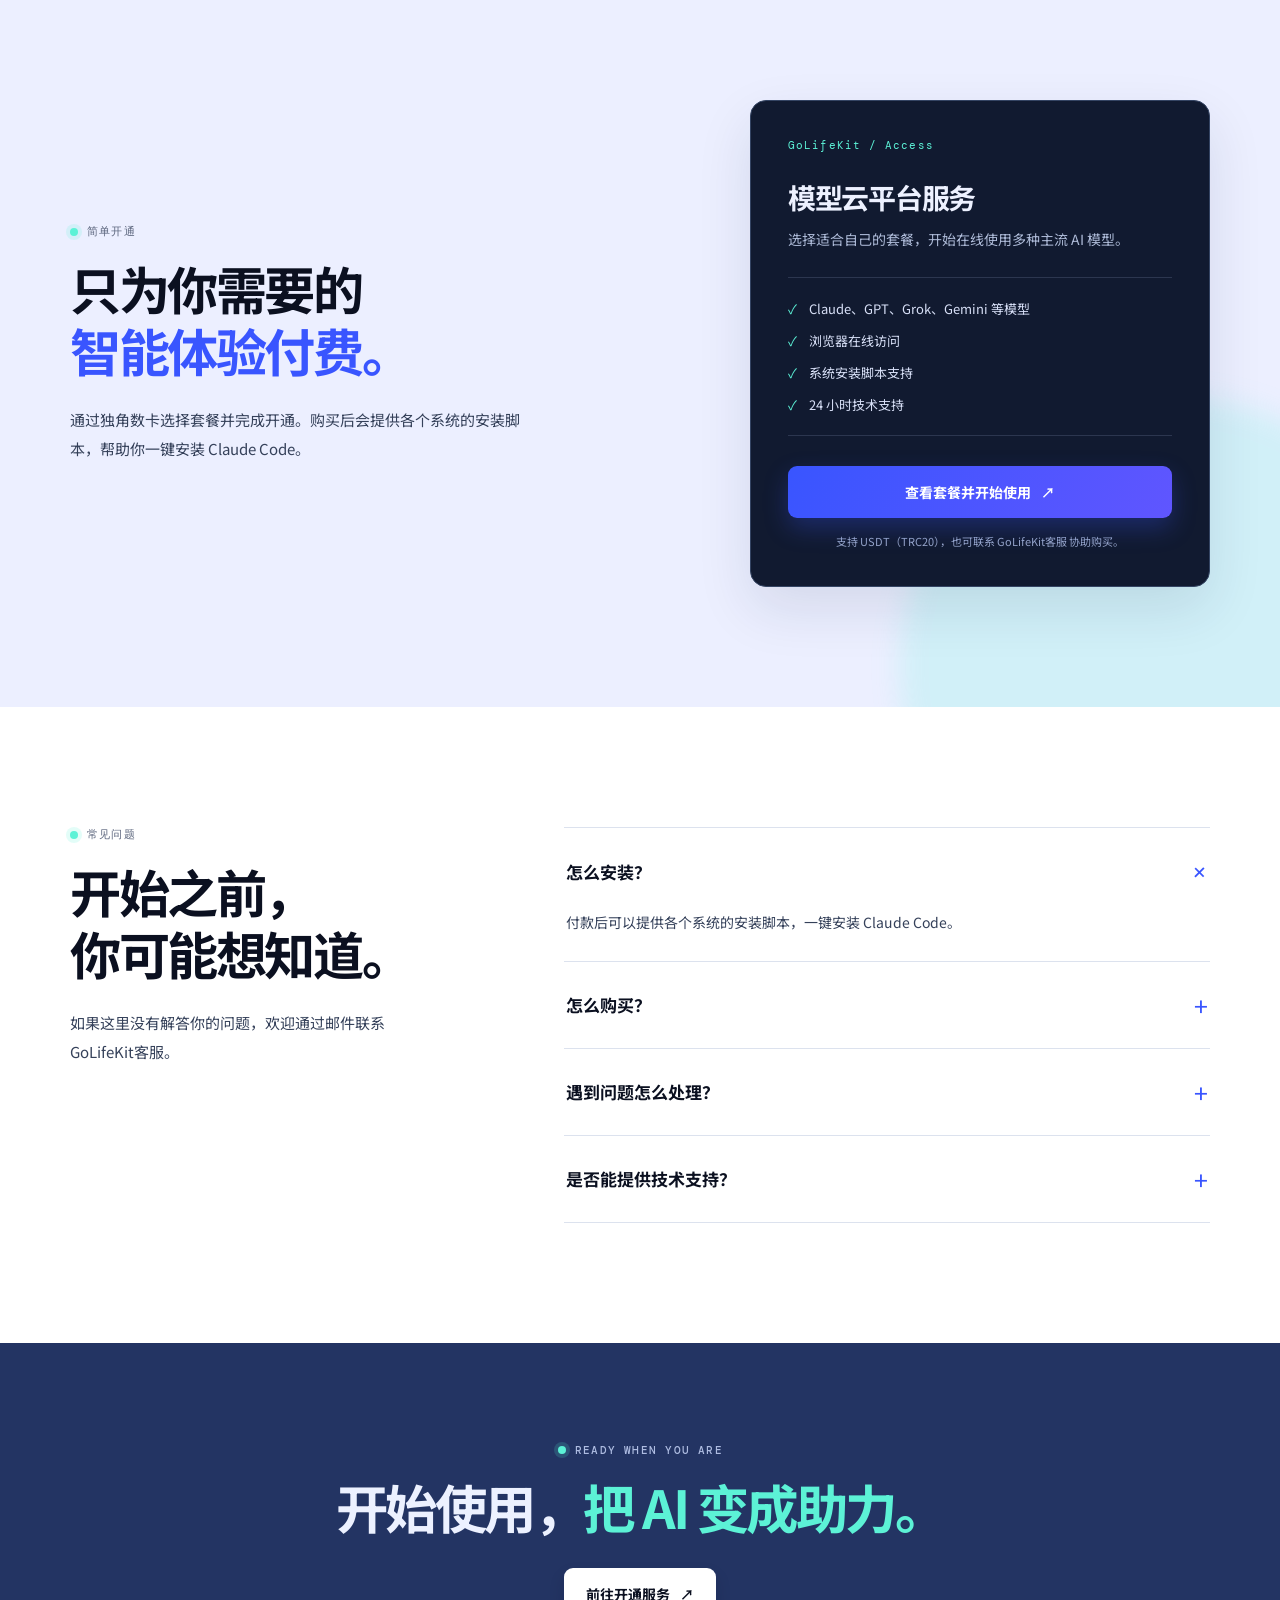
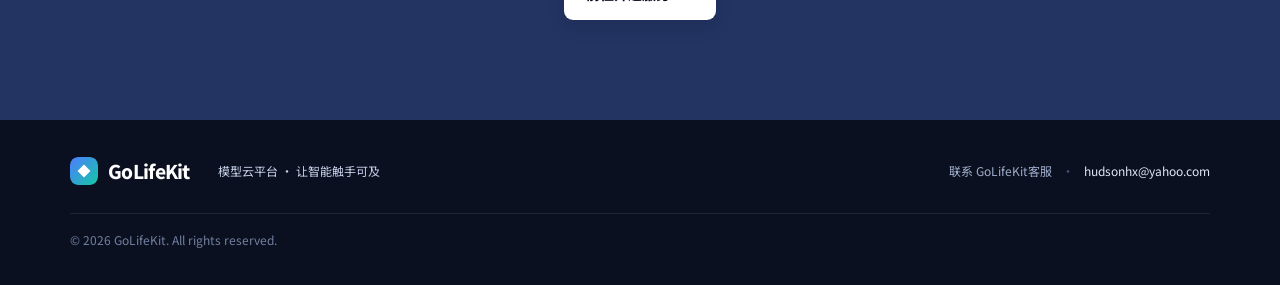
==== commit 6ea8fa7f: "Replace contact name Hudson with GoLifeKit客服 Email address hudsonhx@yahoo.com kept unchanged.  Co-Au" ====
--- a/index.html
+++ b/index.html
@@ -112,7 +112,7 @@
             <li><span>✓</span> 24 小时技术支持</li>
           </ul>
           <a class="button button-primary button-full" href="https://shop-28c62905-6d8b-4cc0-cc666737c8c6.golifekit.com/buy/1" target="_blank" rel="noopener">查看套餐并开始使用 <span aria-hidden="true">↗</span></a>
-          <p class="payment-note">支持 USDT（TRC20），也可联系 Hudson 协助购买。</p>
+          <p class="payment-note">支持 USDT（TRC20），也可联系 GoLifeKit客服 协助购买。</p>
         </article>
       </div>
     </section>
@@ -122,7 +122,7 @@
         <div class="faq-intro">
           <p class="eyebrow" data-reveal><span></span> 常见问题</p>
           <h2 id="faq-title" data-reveal>开始之前，<br>你可能想知道。</h2>
-          <p data-reveal>如果这里没有解答你的问题，欢迎通过邮件联系 Hudson。</p>
+          <p data-reveal>如果这里没有解答你的问题，欢迎通过邮件联系 GoLifeKit客服。</p>
         </div>
         <div class="faq-list" data-reveal>
           <details open>
@@ -158,7 +158,7 @@
     <div class="container footer-content">
       <a class="brand" href="#top" aria-label="回到页面顶部"><img class="brand-mark" src="favicon.svg" alt="" width="28" height="28" aria-hidden="true" /><span>GoLifeKit</span></a>
       <p>模型云平台 · 让智能触手可及</p>
-      <div class="footer-contact"><span>联系 Hudson</span><span class="dot" aria-hidden="true">·</span><a href="mailto:hudsonhx@yahoo.com">hudsonhx@yahoo.com</a></div>
+      <div class="footer-contact"><span>联系 GoLifeKit客服</span><span class="dot" aria-hidden="true">·</span><a href="mailto:hudsonhx@yahoo.com">hudsonhx@yahoo.com</a></div>
       <p class="copyright">© 2026 GoLifeKit. All rights reserved.</p>
     </div>
   </footer>
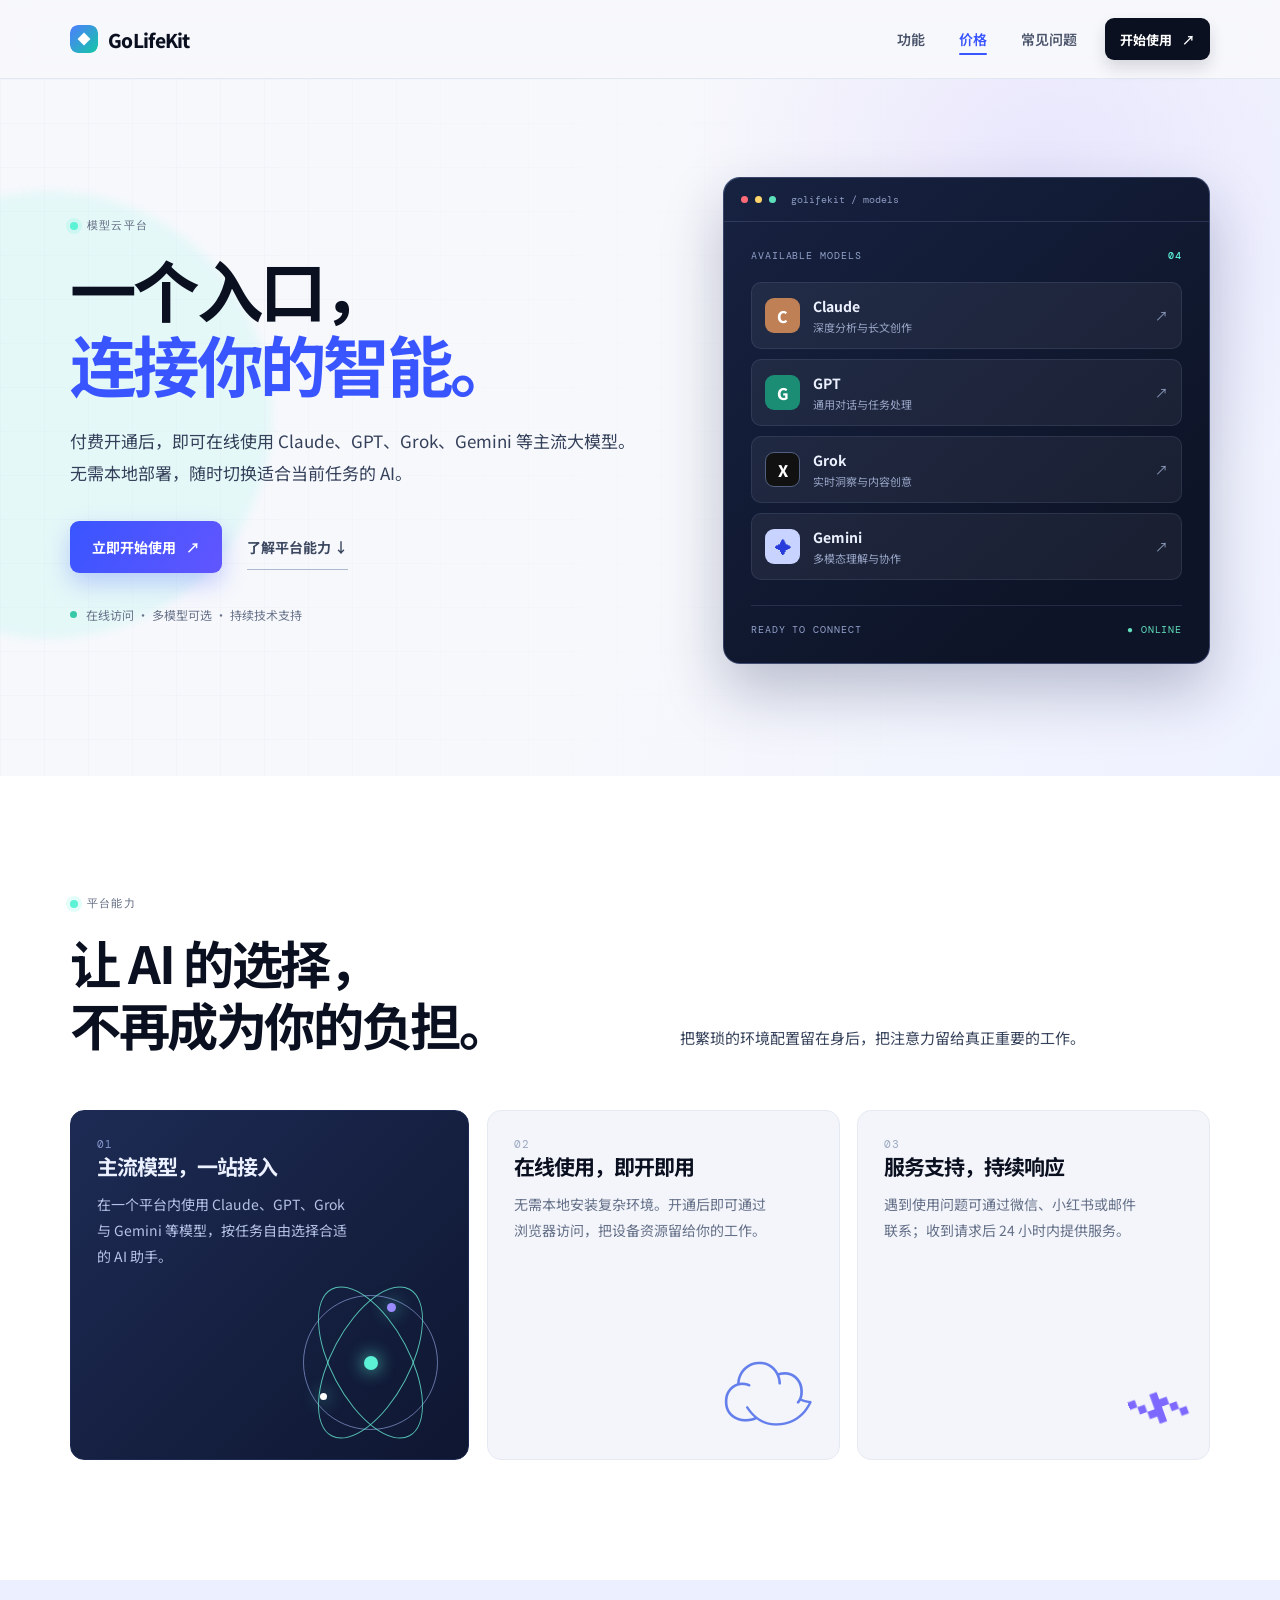
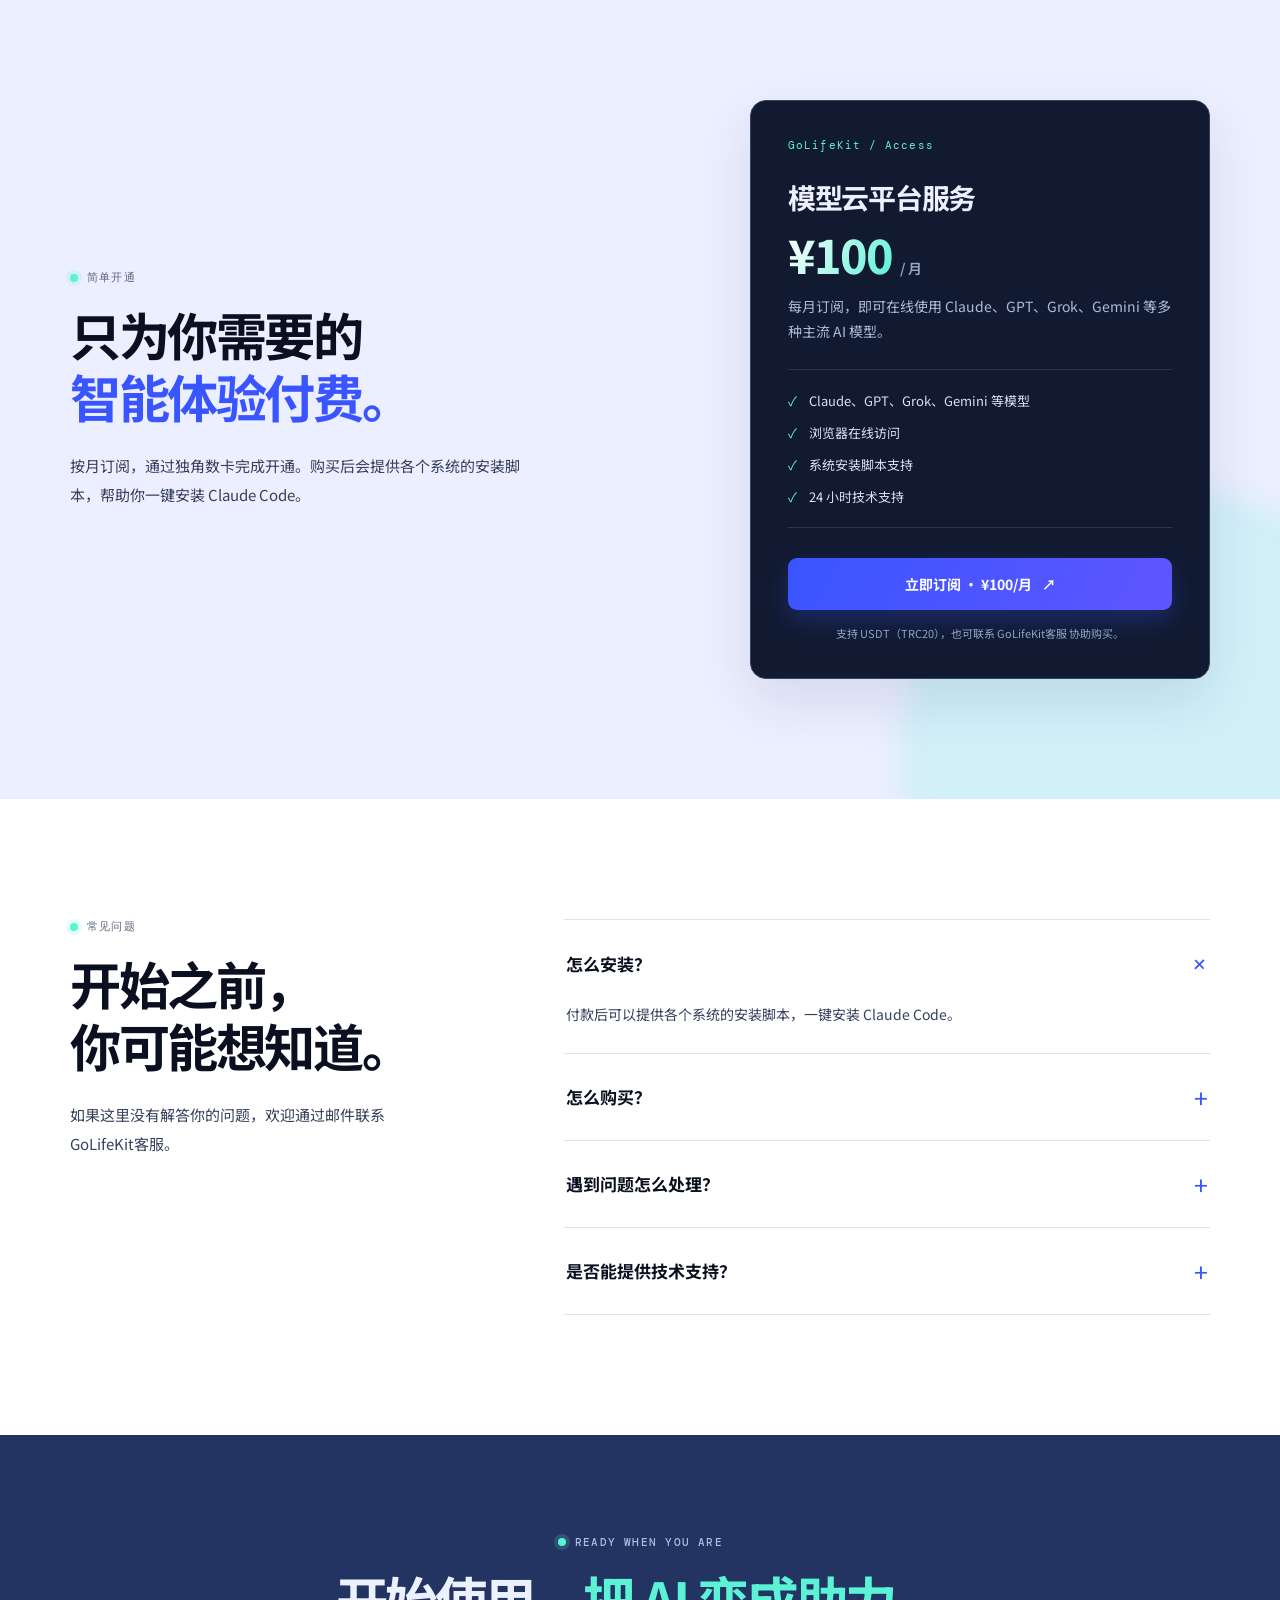
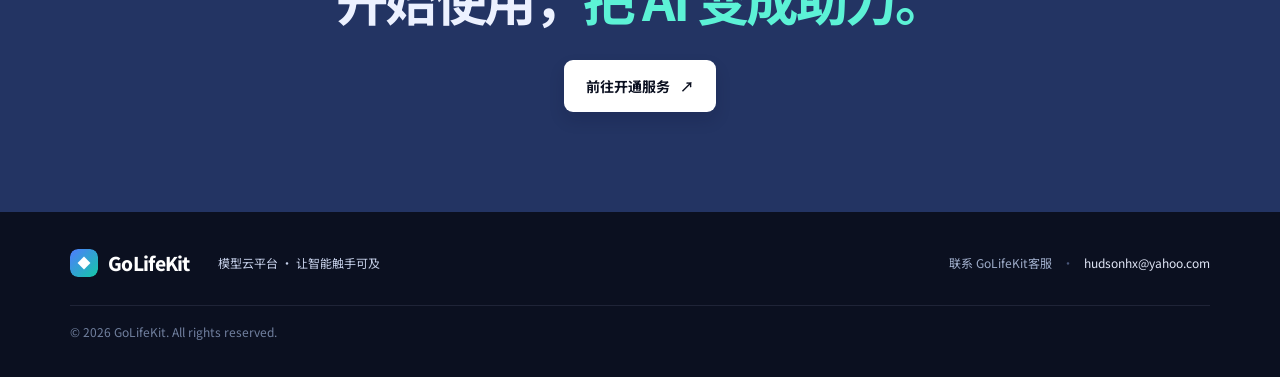
==== commit 58812c4e: "Show explicit ¥100/month subscription price in pricing card Add a prominent ¥100 / 月 price, clarify " ====
--- a/index.html
+++ b/index.html
@@ -99,19 +99,20 @@
         <div class="pricing-intro">
           <p class="eyebrow" data-reveal><span></span> 简单开通</p>
           <h2 id="pricing-title" data-reveal>只为你需要的<br><em>智能体验付费。</em></h2>
-          <p data-reveal>通过独角数卡选择套餐并完成开通。购买后会提供各个系统的安装脚本，帮助你一键安装 Claude Code。</p>
+          <p data-reveal>按月订阅，通过独角数卡完成开通。购买后会提供各个系统的安装脚本，帮助你一键安装 Claude Code。</p>
         </div>
         <article class="price-card" data-reveal>
           <p class="price-card-label">GoLifeKit / Access</p>
           <h3>模型云平台服务</h3>
-          <p class="price-copy">选择适合自己的套餐，开始在线使用多种主流 AI 模型。</p>
+          <div class="price-amount"><b>¥100</b><span>/ 月</span></div>
+          <p class="price-copy">每月订阅，即可在线使用 Claude、GPT、Grok、Gemini 等多种主流 AI 模型。</p>
           <ul class="price-list">
             <li><span>✓</span> Claude、GPT、Grok、Gemini 等模型</li>
             <li><span>✓</span> 浏览器在线访问</li>
             <li><span>✓</span> 系统安装脚本支持</li>
             <li><span>✓</span> 24 小时技术支持</li>
           </ul>
-          <a class="button button-primary button-full" href="https://shop-28c62905-6d8b-4cc0-cc666737c8c6.golifekit.com/buy/1" target="_blank" rel="noopener">查看套餐并开始使用 <span aria-hidden="true">↗</span></a>
+          <a class="button button-primary button-full" href="https://shop-28c62905-6d8b-4cc0-cc666737c8c6.golifekit.com/buy/1" target="_blank" rel="noopener">立即订阅 · ¥100/月 <span aria-hidden="true">↗</span></a>
           <p class="payment-note">支持 USDT（TRC20），也可联系 GoLifeKit客服 协助购买。</p>
         </article>
       </div>
--- a/styles.css
+++ b/styles.css
@@ -78,7 +78,7 @@
 .section { padding: 120px 0; }.section-heading { display: grid; grid-template-columns: 1fr 1fr; gap: 20px 80px; margin-bottom: 54px; }.section-heading .eyebrow { grid-column: 1 / -1; margin: 0; }.section-heading h2, .pricing-intro h2, .faq-intro h2 { margin: 0; font-size: clamp(35px, 4vw, 52px); line-height: 1.22; letter-spacing: -2.4px; }.section-heading > p:last-child { align-self: end; max-width: 420px; margin: 0 0 3px; color: var(--ink-soft); font-size: 15px; line-height: 1.9; }
 .features { background: #fff; }.feature-grid { display: grid; grid-template-columns: 1.13fr 1fr 1fr; gap: 18px; }.feature-card { position: relative; min-height: 350px; padding: 26px; overflow: hidden; background: #f3f5fa; border: 1px solid #e5e9f2; border-radius: 14px; }.feature-card-large { color: #ecf1ff; background: linear-gradient(135deg, #1d2b54, #0e1630); border-color: #1d2b54; }.feature-number { color: #9ba8c1; font: 11px "DM Mono", monospace; letter-spacing: .08em; }.feature-card-large .feature-number { color: #8598cf; }.feature-card h3 { position: relative; z-index: 1; margin: 0 0 11px; font-size: 21px; letter-spacing: -1px; }.feature-card p { position: relative; z-index: 1; max-width: 260px; margin: 0; color: #657089; font-size: 14px; line-height: 1.85; }.feature-card-large p { color: #b6c2e6; }.feature-symbol { position: absolute; right: 25px; bottom: 25px; }.symbol-cloud { color: #4566e8; font-size: 93px; line-height: 1; opacity: .82; }.symbol-support { right: 24px; bottom: 12px; color: #7d69ff; font-size: 124px; line-height: 1; transform: rotate(-20deg); }.symbol-orbit { right: 30px; bottom: 29px; width: 135px; height: 135px; border: 1px solid rgba(170, 190, 255, .55); border-radius: 50%; }.symbol-orbit::before, .symbol-orbit::after { position: absolute; inset: 27px -17px; content: ""; border: 1px solid rgba(105, 241, 214, .76); border-radius: 50%; transform: rotate(62deg); }.symbol-orbit::after { transform: rotate(-62deg); }.symbol-orbit span { position: absolute; z-index: 2; top: 60px; left: 60px; width: 14px; height: 14px; background: var(--mint); border-radius: 50%; box-shadow: 0 0 17px var(--mint); }.symbol-orbit span:nth-child(2) { top: 7px; left: 83px; width: 9px; height: 9px; background: #9c8bff; }.symbol-orbit span:nth-child(3) { top: 97px; left: 16px; width: 7px; height: 7px; background: #fff; }
 
-.pricing { position: relative; overflow: hidden; background: #ecefff; }.pricing::after { position: absolute; right: -160px; bottom: -230px; width: 540px; height: 540px; content: ""; background: rgba(92, 242, 214, .18); border-radius: 50%; filter: blur(14px); }.pricing-layout { position: relative; z-index: 1; display: grid; grid-template-columns: 1fr minmax(340px, 460px); align-items: center; gap: 9vw; }.pricing-intro > p:not(.eyebrow), .faq-intro > p:not(.eyebrow) { max-width: 460px; margin: 24px 0 0; color: var(--ink-soft); font-size: 15px; line-height: 1.9; }.price-card { padding: 37px; color: #edf1ff; background: var(--panel); border: 1px solid #344463; border-radius: 16px; box-shadow: var(--shadow); }.price-card-label { margin-bottom: 25px; color: var(--mint); font: 11px "DM Mono", monospace; letter-spacing: .1em; }.price-card h3 { margin-bottom: 10px; font-size: 28px; letter-spacing: -1.3px; }.price-copy { margin-bottom: 25px; color: #aebbd8; font-size: 14px; line-height: 1.8; }.price-list { display: grid; gap: 13px; margin: 0 0 30px; padding: 21px 0; list-style: none; border-top: 1px solid rgba(203,215,255,.15); border-bottom: 1px solid rgba(203,215,255,.15); }.price-list li { color: #d8e0f7; font-size: 13px; }.price-list span { margin-right: 9px; color: var(--mint); }.payment-note { margin: 15px 0 0; color: #96a5c8; font-size: 11px; text-align: center; }
+.pricing { position: relative; overflow: hidden; background: #ecefff; }.pricing::after { position: absolute; right: -160px; bottom: -230px; width: 540px; height: 540px; content: ""; background: rgba(92, 242, 214, .18); border-radius: 50%; filter: blur(14px); }.pricing-layout { position: relative; z-index: 1; display: grid; grid-template-columns: 1fr minmax(340px, 460px); align-items: center; gap: 9vw; }.pricing-intro > p:not(.eyebrow), .faq-intro > p:not(.eyebrow) { max-width: 460px; margin: 24px 0 0; color: var(--ink-soft); font-size: 15px; line-height: 1.9; }.price-card { padding: 37px; color: #edf1ff; background: var(--panel); border: 1px solid #344463; border-radius: 16px; box-shadow: var(--shadow); }.price-card-label { margin-bottom: 25px; color: var(--mint); font: 11px "DM Mono", monospace; letter-spacing: .1em; }.price-card h3 { margin-bottom: 14px; font-size: 28px; letter-spacing: -1.3px; }.price-amount { display: flex; align-items: baseline; gap: 8px; margin-bottom: 16px; }.price-amount b { font-size: 46px; font-weight: 800; letter-spacing: -2px; line-height: 1; background: linear-gradient(120deg, #fff, var(--mint)); -webkit-background-clip: text; background-clip: text; color: transparent; }.price-amount span { color: #9aa8ca; font-size: 14px; font-weight: 600; }.price-copy { margin-bottom: 25px; color: #aebbd8; font-size: 14px; line-height: 1.8; }.price-list { display: grid; gap: 13px; margin: 0 0 30px; padding: 21px 0; list-style: none; border-top: 1px solid rgba(203,215,255,.15); border-bottom: 1px solid rgba(203,215,255,.15); }.price-list li { color: #d8e0f7; font-size: 13px; }.price-list span { margin-right: 9px; color: var(--mint); }.payment-note { margin: 15px 0 0; color: #96a5c8; font-size: 11px; text-align: center; }
 
 .faq { background: #fff; }.faq-layout { display: grid; grid-template-columns: .74fr 1.26fr; gap: 9vw; }.faq-list { border-top: 1px solid var(--line); }.faq-list details { border-bottom: 1px solid var(--line); }.faq-list summary { display: flex; align-items: center; justify-content: space-between; gap: 25px; padding: 25px 2px; list-style: none; cursor: pointer; font-size: 17px; font-weight: 700; }.faq-list summary::-webkit-details-marker { display: none; }.faq-list summary span { color: var(--blue); font-size: 25px; font-weight: 400; transition: transform .2s; }.faq-list details[open] summary span { transform: rotate(45deg); }.faq-list details p { max-width: 640px; margin: -5px 45px 25px 2px; color: var(--ink-soft); font-size: 14px; line-height: 1.9; }
 
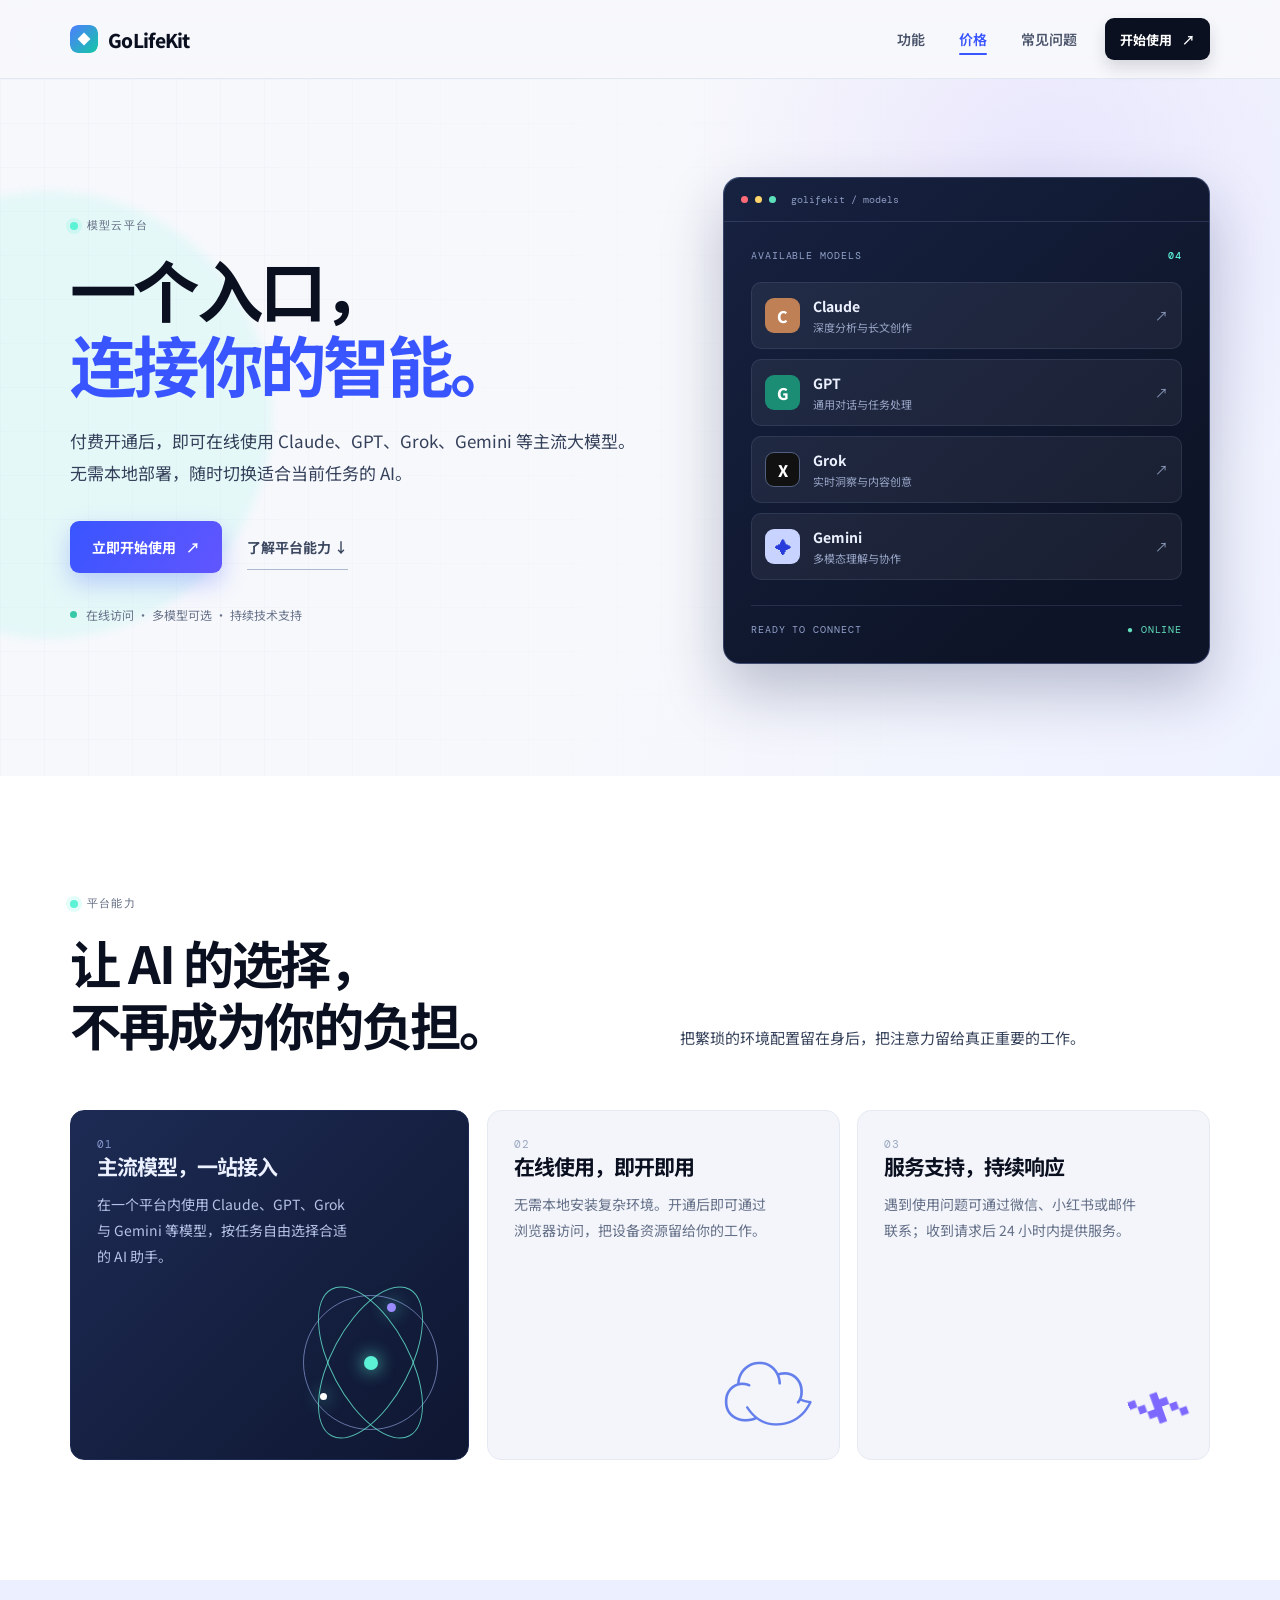
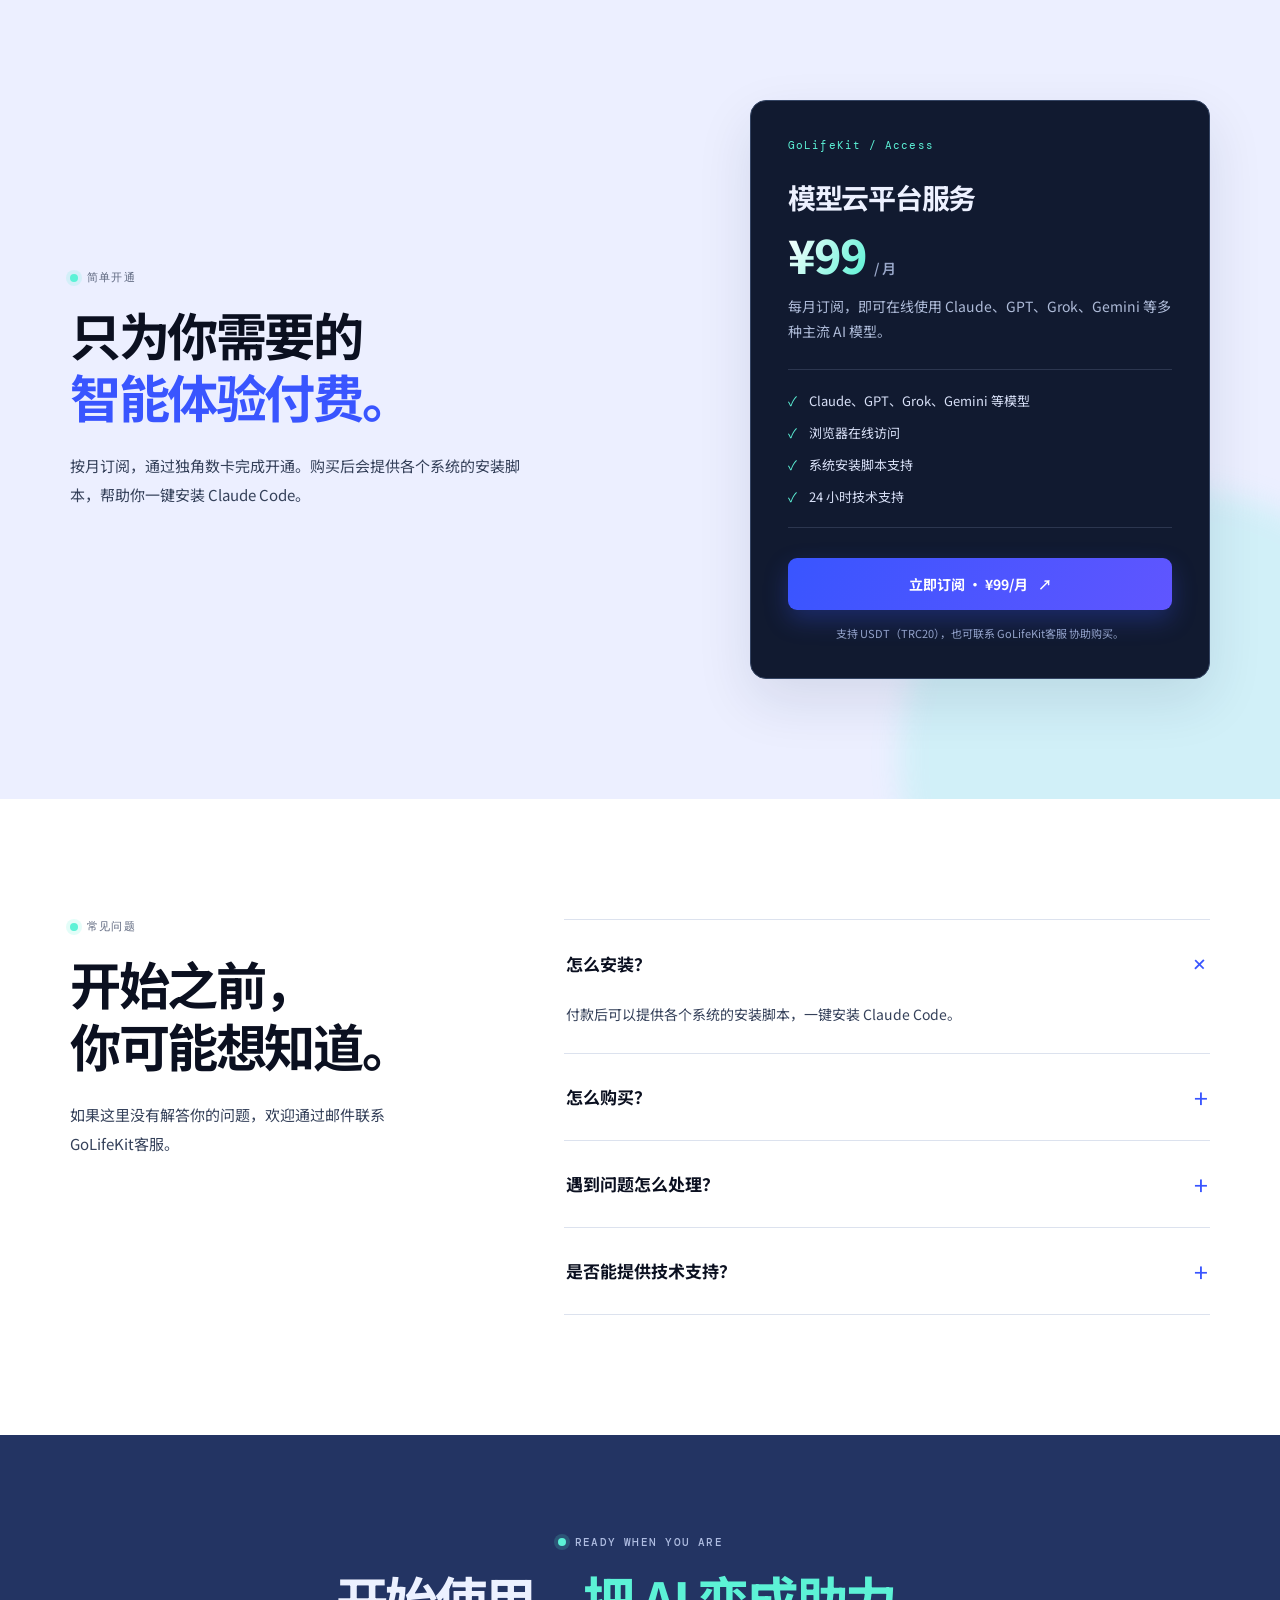
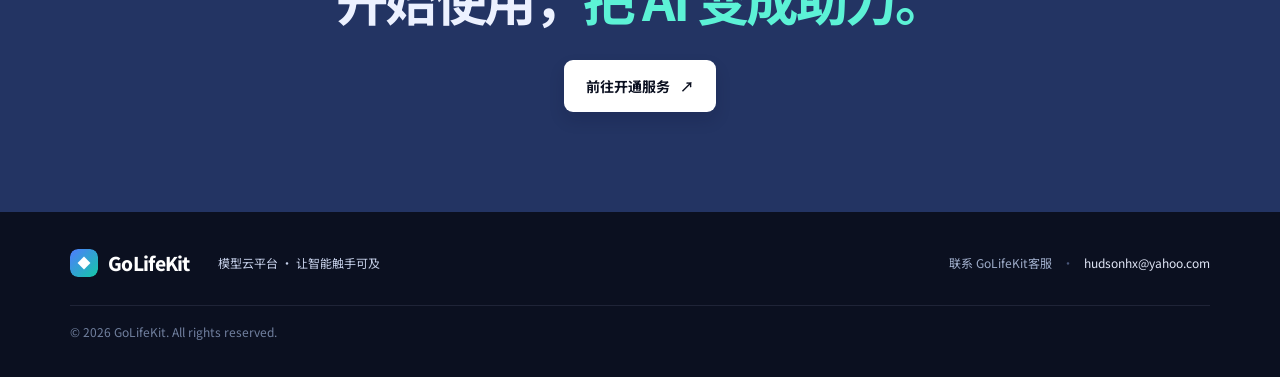
==== commit 785153c2: "Change subscription price to ¥99/month Co-Authored-By: Claude Opus 4.8 (1M context) <noreply@anthrop" ====
--- a/index.html
+++ b/index.html
@@ -104,7 +104,7 @@
         <article class="price-card" data-reveal>
           <p class="price-card-label">GoLifeKit / Access</p>
           <h3>模型云平台服务</h3>
-          <div class="price-amount"><b>¥100</b><span>/ 月</span></div>
+          <div class="price-amount"><b>¥99</b><span>/ 月</span></div>
           <p class="price-copy">每月订阅，即可在线使用 Claude、GPT、Grok、Gemini 等多种主流 AI 模型。</p>
           <ul class="price-list">
             <li><span>✓</span> Claude、GPT、Grok、Gemini 等模型</li>
@@ -112,7 +112,7 @@
             <li><span>✓</span> 系统安装脚本支持</li>
             <li><span>✓</span> 24 小时技术支持</li>
           </ul>
-          <a class="button button-primary button-full" href="https://shop-28c62905-6d8b-4cc0-cc666737c8c6.golifekit.com/buy/1" target="_blank" rel="noopener">立即订阅 · ¥100/月 <span aria-hidden="true">↗</span></a>
+          <a class="button button-primary button-full" href="https://shop-28c62905-6d8b-4cc0-cc666737c8c6.golifekit.com/buy/1" target="_blank" rel="noopener">立即订阅 · ¥99/月 <span aria-hidden="true">↗</span></a>
           <p class="payment-note">支持 USDT（TRC20），也可联系 GoLifeKit客服 协助购买。</p>
         </article>
       </div>
